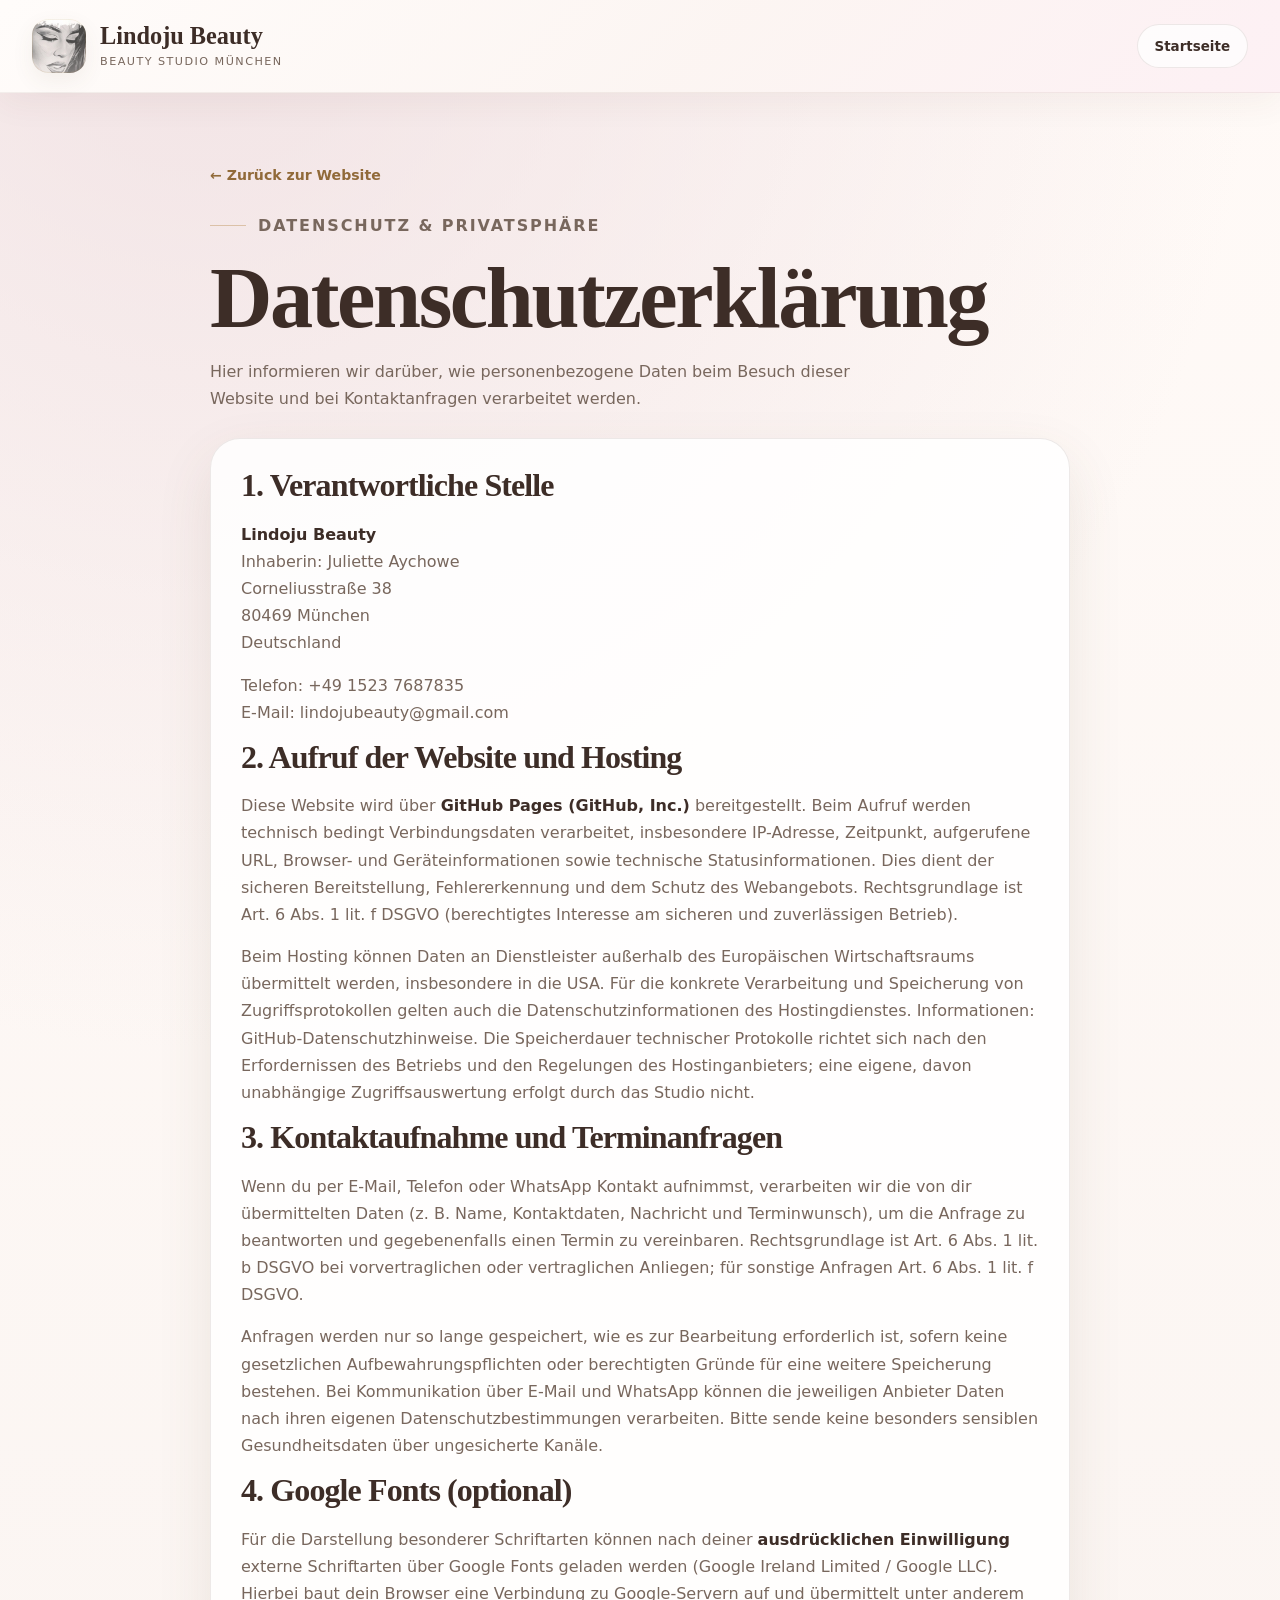
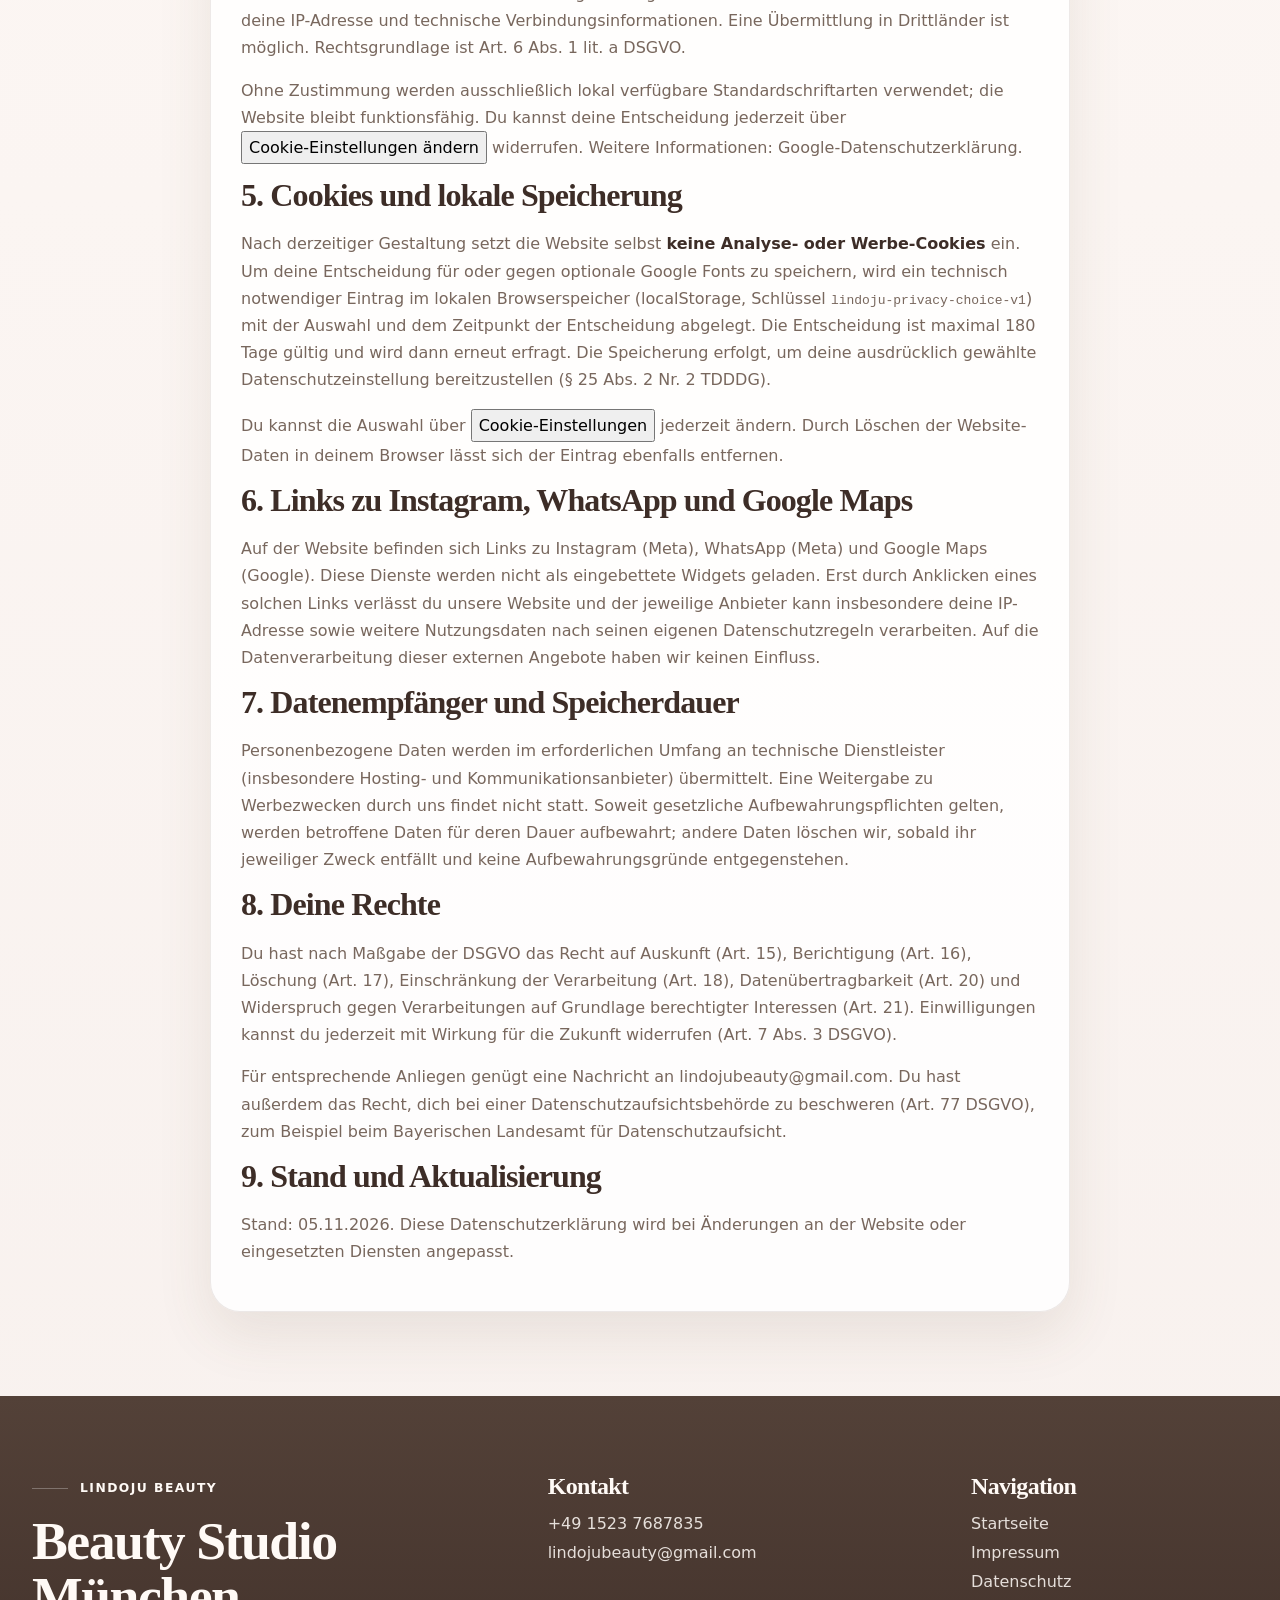
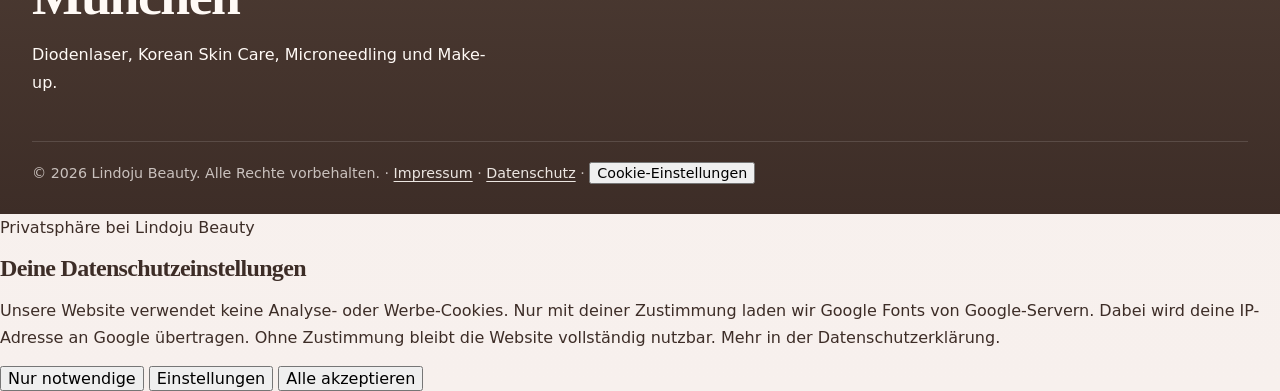
==== datenschutz.html @ ff9ee61c "Privacy: publish German privacy notice with cookie preferences" ====
<!DOCTYPE html>
<html lang="de">
<head>
  <meta charset="UTF-8">
  <meta name="viewport" content="width=device-width, initial-scale=1.0, viewport-fit=cover">
  <meta name="theme-color" content="#fff8f6">
  <title>Datenschutzerklärung | Lindoju Beauty München</title>
  <meta name="description" content="Informationen zur Verarbeitung personenbezogener Daten, Hosting, Kontakten und Datenschutzeinstellungen bei Lindoju Beauty in München.">
  <meta name="robots" content="index,follow">
  <link rel="canonical" href="https://lindojubeauty.de/datenschutz.html">
  <link rel="icon" type="image/png" href="favicon.png">
  <link rel="stylesheet" href="styles.css?v=21">
</head>
<body>
  <div class="site-shell">
    <header class="site-header">
      <div class="container header-main">
        <a class="brand" href="index.html#top" aria-label="Zur Startseite von Lindoju Beauty">
          <span class="brand-mark" aria-hidden="true"></span>
          <span class="brand-copy"><strong>Lindoju Beauty</strong><small>Beauty Studio München</small></span>
        </a>
        <a class="legal-header-link" href="index.html">Startseite</a>
      </div>
    </header>
    <main class="legal-main">
      <div class="legal-wrap">
        <a class="legal-back" href="index.html">← Zurück zur Website</a>
        <div class="legal-intro">
          <p class="eyebrow">Datenschutz &amp; Privatsphäre</p>
          <h1>Datenschutzerklärung</h1>
          <p>Hier informieren wir darüber, wie personenbezogene Daten beim Besuch dieser Website und bei Kontaktanfragen verarbeitet werden.</p>
        </div>
        <article class="legal-card">
          <h2>1. Verantwortliche Stelle</h2>
          <p><strong>Lindoju Beauty</strong><br>Inhaberin: Juliette Aychowe<br>Corneliusstraße 38<br>80469 München<br>Deutschland</p>
          <p>Telefon: <a href="tel:+4915237687835">+49 1523 7687835</a><br>E-Mail: <a href="mailto:lindojubeauty@gmail.com">lindojubeauty@gmail.com</a></p>

          <h2>2. Aufruf der Website und Hosting</h2>
          <p>Diese Website wird über <strong>GitHub Pages (GitHub, Inc.)</strong> bereitgestellt. Beim Aufruf werden technisch bedingt Verbindungsdaten verarbeitet, insbesondere IP-Adresse, Zeitpunkt, aufgerufene URL, Browser- und Geräteinformationen sowie technische Statusinformationen. Dies dient der sicheren Bereitstellung, Fehlererkennung und dem Schutz des Webangebots. Rechtsgrundlage ist Art. 6 Abs. 1 lit. f DSGVO (berechtigtes Interesse am sicheren und zuverlässigen Betrieb).</p>
          <p>Beim Hosting können Daten an Dienstleister außerhalb des Europäischen Wirtschaftsraums übermittelt werden, insbesondere in die USA. Für die konkrete Verarbeitung und Speicherung von Zugriffsprotokollen gelten auch die Datenschutzinformationen des Hostingdienstes. Informationen: <a href="https://docs.github.com/de/site-policy/privacy-policies/github-general-privacy-statement" target="_blank" rel="noopener noreferrer">GitHub-Datenschutzhinweise</a>. Die Speicherdauer technischer Protokolle richtet sich nach den Erfordernissen des Betriebs und den Regelungen des Hostinganbieters; eine eigene, davon unabhängige Zugriffsauswertung erfolgt durch das Studio nicht.</p>

          <h2>3. Kontaktaufnahme und Terminanfragen</h2>
          <p>Wenn du per E-Mail, Telefon oder WhatsApp Kontakt aufnimmst, verarbeiten wir die von dir übermittelten Daten (z. B. Name, Kontaktdaten, Nachricht und Terminwunsch), um die Anfrage zu beantworten und gegebenenfalls einen Termin zu vereinbaren. Rechtsgrundlage ist Art. 6 Abs. 1 lit. b DSGVO bei vorvertraglichen oder vertraglichen Anliegen; für sonstige Anfragen Art. 6 Abs. 1 lit. f DSGVO.</p>
          <p>Anfragen werden nur so lange gespeichert, wie es zur Bearbeitung erforderlich ist, sofern keine gesetzlichen Aufbewahrungspflichten oder berechtigten Gründe für eine weitere Speicherung bestehen. Bei Kommunikation über E-Mail und WhatsApp können die jeweiligen Anbieter Daten nach ihren eigenen Datenschutzbestimmungen verarbeiten. Bitte sende keine besonders sensiblen Gesundheitsdaten über ungesicherte Kanäle.</p>

          <h2>4. Google Fonts (optional)</h2>
          <p>Für die Darstellung besonderer Schriftarten können nach deiner <strong>ausdrücklichen Einwilligung</strong> externe Schriftarten über Google Fonts geladen werden (Google Ireland Limited / Google LLC). Hierbei baut dein Browser eine Verbindung zu Google-Servern auf und übermittelt unter anderem deine IP-Adresse und technische Verbindungsinformationen. Eine Übermittlung in Drittländer ist möglich. Rechtsgrundlage ist Art. 6 Abs. 1 lit. a DSGVO.</p>
          <p>Ohne Zustimmung werden ausschließlich lokal verfügbare Standardschriftarten verwendet; die Website bleibt funktionsfähig. Du kannst deine Entscheidung jederzeit über <button type="button" class="privacy-settings-link" data-privacy-open>Cookie-Einstellungen ändern</button> widerrufen. Weitere Informationen: <a href="https://policies.google.com/privacy?hl=de" target="_blank" rel="noopener noreferrer">Google-Datenschutzerklärung</a>.</p>

          <h2>5. Cookies und lokale Speicherung</h2>
          <p>Nach derzeitiger Gestaltung setzt die Website selbst <strong>keine Analyse- oder Werbe-Cookies</strong> ein. Um deine Entscheidung für oder gegen optionale Google Fonts zu speichern, wird ein technisch notwendiger Eintrag im lokalen Browserspeicher (localStorage, Schlüssel <code>lindoju-privacy-choice-v1</code>) mit der Auswahl und dem Zeitpunkt der Entscheidung abgelegt. Die Entscheidung ist maximal 180 Tage gültig und wird dann erneut erfragt. Die Speicherung erfolgt, um deine ausdrücklich gewählte Datenschutzeinstellung bereitzustellen (§ 25 Abs. 2 Nr. 2 TDDDG).</p>
          <p>Du kannst die Auswahl über <button type="button" class="privacy-settings-link" data-privacy-open>Cookie-Einstellungen</button> jederzeit ändern. Durch Löschen der Website-Daten in deinem Browser lässt sich der Eintrag ebenfalls entfernen.</p>

          <h2>6. Links zu Instagram, WhatsApp und Google Maps</h2>
          <p>Auf der Website befinden sich Links zu Instagram (Meta), WhatsApp (Meta) und Google Maps (Google). Diese Dienste werden nicht als eingebettete Widgets geladen. Erst durch Anklicken eines solchen Links verlässt du unsere Website und der jeweilige Anbieter kann insbesondere deine IP-Adresse sowie weitere Nutzungsdaten nach seinen eigenen Datenschutzregeln verarbeiten. Auf die Datenverarbeitung dieser externen Angebote haben wir keinen Einfluss.</p>

          <h2>7. Datenempfänger und Speicherdauer</h2>
          <p>Personenbezogene Daten werden im erforderlichen Umfang an technische Dienstleister (insbesondere Hosting- und Kommunikationsanbieter) übermittelt. Eine Weitergabe zu Werbezwecken durch uns findet nicht statt. Soweit gesetzliche Aufbewahrungspflichten gelten, werden betroffene Daten für deren Dauer aufbewahrt; andere Daten löschen wir, sobald ihr jeweiliger Zweck entfällt und keine Aufbewahrungsgründe entgegenstehen.</p>

          <h2>8. Deine Rechte</h2>
          <p>Du hast nach Maßgabe der DSGVO das Recht auf Auskunft (Art. 15), Berichtigung (Art. 16), Löschung (Art. 17), Einschränkung der Verarbeitung (Art. 18), Datenübertragbarkeit (Art. 20) und Widerspruch gegen Verarbeitungen auf Grundlage berechtigter Interessen (Art. 21). Einwilligungen kannst du jederzeit mit Wirkung für die Zukunft widerrufen (Art. 7 Abs. 3 DSGVO).</p>
          <p>Für entsprechende Anliegen genügt eine Nachricht an <a href="mailto:lindojubeauty@gmail.com">lindojubeauty@gmail.com</a>. Du hast außerdem das Recht, dich bei einer Datenschutzaufsichtsbehörde zu beschweren (Art. 77 DSGVO), zum Beispiel beim <a href="https://www.lda.bayern.de/" target="_blank" rel="noopener noreferrer">Bayerischen Landesamt für Datenschutzaufsicht</a>.</p>

          <h2>9. Stand und Aktualisierung</h2>
          <p>Stand: 05.11.2026. Diese Datenschutzerklärung wird bei Änderungen an der Website oder eingesetzten Diensten angepasst.</p>
        </article>
      </div>
    </main>
    <footer class="site-footer">
      <div class="container footer-grid">
        <div><p class="eyebrow">Lindoju Beauty</p><h3>Beauty Studio München</h3><p>Diodenlaser, Korean Skin Care, Microneedling und Make-up.</p></div>
        <div><h4>Kontakt</h4><ul class="footer-list"><li><a href="tel:+4915237687835">+49 1523 7687835</a></li><li><a href="mailto:lindojubeauty@gmail.com">lindojubeauty@gmail.com</a></li></ul></div>
        <div><h4>Navigation</h4><ul class="footer-list"><li><a href="index.html">Startseite</a></li><li><a href="impressum.html">Impressum</a></li><li><a href="datenschutz.html" aria-current="page">Datenschutz</a></li></ul></div>
      </div>
      <div class="container footer-bottom">© 2026 Lindoju Beauty. Alle Rechte vorbehalten. <span aria-hidden="true">·</span> <a href="impressum.html">Impressum</a> <span aria-hidden="true">·</span> <a href="datenschutz.html">Datenschutz</a> <span aria-hidden="true">·</span> <button type="button" class="privacy-settings-link" data-privacy-open>Cookie-Einstellungen</button></div>
    </footer>
  </div>
  <section class="privacy-banner" id="privacy-banner" role="region" aria-labelledby="privacy-title" aria-describedby="privacy-description" hidden>
    <div class="privacy-banner-inner">
      <div class="privacy-banner-copy">
        <p class="privacy-kicker">Privatsphäre bei Lindoju Beauty</p>
        <h2 id="privacy-title">Deine Datenschutzeinstellungen</h2>
        <p id="privacy-description">Unsere Website verwendet keine Analyse- oder Werbe-Cookies. Nur mit deiner Zustimmung laden wir Google Fonts von Google-Servern. Dabei wird deine IP-Adresse an Google übertragen. Ohne Zustimmung bleibt die Website vollständig nutzbar. <a href="datenschutz.html">Mehr in der Datenschutzerklärung</a>.</p>
        <div class="privacy-details" id="privacy-details" hidden>
          <label class="privacy-choice"><input type="checkbox" id="privacy-fonts-optin"><span><strong>Externe Schriftarten (Google Fonts)</strong><small>Optional: Verbindung zu Google zur Darstellung der Web-Schriftarten. Ohne Einwilligung werden lokale Standardschriftarten verwendet.</small></span></label>
          <p class="privacy-essential">Notwendig: Deine Auswahl wird ausschließlich in diesem Browser gespeichert, damit wir dich nicht bei jedem Besuch erneut fragen.</p>
        </div>
      </div>
      <div class="privacy-actions">
        <button type="button" class="privacy-action privacy-action-neutral" data-privacy-reject>Nur notwendige</button>
        <button type="button" class="privacy-action privacy-action-neutral" data-privacy-settings>Einstellungen</button>
        <button type="button" class="privacy-action privacy-action-accept" data-privacy-accept>Alle akzeptieren</button>
        <button type="button" class="privacy-action privacy-action-save" data-privacy-save hidden>Auswahl speichern</button>
      </div>
    </div>
  </section>
  <script src="consent.js?v=1"></script>
</body>
</html>
---- styles.css ----
:root {
  --bg:#f7f0ed;
  --bg-soft:#fcf8f5;
  --surface:rgba(255,255,255,.82);
  --line:rgba(78,56,46,.10);
  --text:#3d2d27;
  --muted:#78675d;
  --gold:#b78a4c;
  --gold-deep:#916a39;
  --rose:#eedde0;
  --shadow:0 22px 56px rgba(104,78,58,.11);
  --container:min(1160px,calc(100% - 32px));
}
*{box-sizing:border-box}
html{scroll-behavior:smooth}
body{margin:0;overflow-x:hidden;font-family:"Manrope",system-ui,-apple-system,BlinkMacSystemFont,"Segoe UI",sans-serif;color:var(--text);background:radial-gradient(circle at 16% 0%,rgba(238,221,224,.78),transparent 28%),linear-gradient(180deg,#fffaf7 0%,var(--bg) 100%)}
body.modal-open{overflow:hidden}
a{color:inherit;text-decoration:none}
button{font:inherit}
img{display:block;max-width:100%}
p{margin:0 0 15px;line-height:1.7}
h1,h2,h3,h4{margin:0 0 16px;font-family:"Cormorant Garamond",Georgia,serif;font-weight:700;line-height:1.04;letter-spacing:-.028em}
.site-shell{overflow:clip}.container{width:var(--container);margin:0 auto}.section{padding:68px 0;scroll-margin-top:150px}.eyebrow{display:inline-flex;align-items:center;gap:12px;margin:0 0 15px;color:var(--gold-deep);font-size:.77rem;font-weight:800;letter-spacing:.12em;text-transform:uppercase}.eyebrow:before{content:"";width:36px;height:1px;background:rgba(183,138,76,.42)}

.site-header{position:sticky;top:0;z-index:50;background:rgba(252,248,245,.94);backdrop-filter:blur(18px);border-bottom:1px solid rgba(78,56,46,.06)}
.header-main{min-height:82px;display:flex;align-items:center;justify-content:space-between;gap:20px}
.brand{display:inline-flex;align-items:center;gap:12px;min-width:0}.brand-mark{flex:0 0 46px;width:46px;height:46px;border-radius:14px;background:linear-gradient(145deg,rgba(255,255,255,.28),rgba(238,221,224,.1)),url("logo-art-clean.jpg") center/cover no-repeat;box-shadow:inset 0 0 0 1px rgba(183,138,76,.12),0 8px 22px rgba(104,78,58,.07)}.brand-copy{min-width:0;display:flex;flex-direction:column}.brand-copy strong{font-family:"Cormorant Garamond",Georgia,serif;font-size:1.34rem;line-height:1}.brand-copy small{margin-top:5px;color:var(--muted);font-size:.7rem;letter-spacing:.11em;text-transform:uppercase;white-space:nowrap}
.site-nav{display:flex;align-items:center;gap:21px}.site-nav a{color:var(--muted);font-size:.91rem;font-weight:700}.site-nav a:hover,.site-nav a:focus-visible{color:var(--text)}.nav-cta{padding:12px 17px;border-radius:999px;color:#fff!important;background:linear-gradient(135deg,var(--gold),var(--gold-deep));box-shadow:0 13px 28px rgba(183,138,76,.22)}
.menu-toggle{display:none;border:0;background:transparent;padding:6px}.menu-toggle span{display:block;width:29px;height:2px;margin:6px 0;border-radius:999px;background:var(--text)}
.header-contact-strip{border-top:1px solid rgba(78,56,46,.06);background:rgba(255,255,255,.48)}.header-contact-grid{display:grid;grid-template-columns:1.35fr .65fr}.header-contact{display:flex;align-items:center;gap:11px;min-height:72px;padding:12px 16px;transition:background .2s ease}.header-contact+.header-contact{border-left:1px solid var(--line)}.header-contact:hover,.header-contact:focus-visible{background:rgba(255,255,255,.85)}.header-contact-icon{display:grid;place-items:center;width:32px;height:32px;flex:0 0 32px;border-radius:10px;color:var(--gold-deep);background:linear-gradient(145deg,#f5e3e5,#fff);font-size:.9rem}.header-contact-icon.phone{font-size:1rem}.header-contact>span:last-child{min-width:0;display:flex;flex-direction:column}.header-contact strong{font-size:.88rem}.header-contact small{margin-top:2px;color:var(--muted);font-size:.79rem;line-height:1.35}

.hero{padding:48px 0 34px}.hero-inner{max-width:900px}.hero-copy h1{font-size:clamp(3.1rem,7vw,5.6rem);max-width:11ch}.hero-text{max-width:700px;color:var(--muted);font-size:1.03rem}.hero-actions{display:flex;flex-wrap:wrap;gap:12px;margin:24px 0 28px}.button{display:inline-flex;align-items:center;justify-content:center;min-height:54px;padding:0 23px;border-radius:999px;font-weight:800;transition:transform .2s ease,box-shadow .2s ease}.button:hover,.button:focus-visible{transform:translateY(-2px)}.button-primary{color:#fff;background:linear-gradient(135deg,var(--gold),var(--gold-deep));box-shadow:0 15px 32px rgba(183,138,76,.24)}.button-secondary{background:rgba(255,255,255,.84);border:1px solid var(--line)}
.trust-grid{display:grid;grid-template-columns:repeat(3,minmax(0,1fr));gap:12px;max-width:760px}.trust-card{min-height:126px;text-align:left;padding:17px;border:1px solid var(--line);border-radius:22px;background:rgba(255,255,255,.78);box-shadow:var(--shadow);cursor:pointer;transition:transform .2s ease,border-color .2s ease}.trust-card:hover,.trust-card:focus-visible{transform:translateY(-2px);border-color:rgba(183,138,76,.28)}.trust-button{width:100%;color:inherit}.trust-card strong{display:block;font-size:1.22rem;margin-bottom:5px}.trust-card span{display:block;color:var(--muted);font-size:.86rem}.trust-card small{display:block;margin-top:8px;color:var(--gold-deep);font-size:.74rem;font-weight:800}
.quick-contact-grid{display:grid;grid-template-columns:1.35fr .65fr;gap:12px;max-width:900px;margin-top:14px}.quick-contact-card{display:flex;align-items:center;gap:15px;min-height:106px;padding:18px 20px;border-radius:24px;border:1px solid var(--line);background:rgba(255,255,255,.82);box-shadow:var(--shadow);transition:transform .2s ease,border-color .2s ease}.quick-contact-card:hover,.quick-contact-card:focus-visible{transform:translateY(-2px);border-color:rgba(183,138,76,.28)}.quick-icon{display:grid;place-items:center;width:42px;height:42px;flex:0 0 42px;border-radius:13px;background:linear-gradient(145deg,#f4e2e4,#fff);color:var(--gold-deep);font-size:1.05rem}.quick-copy{display:flex;flex-direction:column;min-width:0}.quick-copy small{color:var(--gold-deep);font-size:.75rem;font-weight:800;letter-spacing:.08em;text-transform:uppercase}.quick-copy strong{margin-top:3px;font-size:.96rem;line-height:1.4}.quick-copy em{margin-top:5px;color:var(--gold-deep);font-size:.76rem;font-style:normal;font-weight:800}

.section-head{max-width:760px;margin-bottom:24px}.section-head h2,.studio-copy h2,.founder-copy h2,.treatment-copy h2,.cta-card h2,.site-footer h3{font-size:clamp(2.3rem,4.7vw,3.9rem)}.section-head p:last-child,.studio-copy p,.founder-copy p,.treatment-copy p,.cta-card p{color:var(--muted)}
.studio-section{padding-top:42px}.studio-grid,.founder-grid,.treatment-grid{display:grid;grid-template-columns:minmax(0,1.05fr) minmax(0,.95fr);gap:34px;align-items:center}.studio-gallery,.treatment-gallery{display:grid;grid-template-columns:1fr 1fr;gap:13px}.studio-gallery figure,.treatment-gallery figure,.founder-card{margin:0;overflow:hidden;border-radius:27px;background:#fff;box-shadow:var(--shadow)}.studio-gallery figure,.treatment-gallery figure,.founder-card{aspect-ratio:3/4}.studio-gallery img,.treatment-gallery img,.founder-card img{display:block;width:100%;height:100%;object-fit:cover;object-position:center}.mini-points{display:flex;flex-wrap:wrap;gap:9px;margin-top:20px}.mini-points span{padding:9px 12px;border-radius:999px;background:rgba(255,255,255,.76);border:1px solid var(--line);color:var(--muted);font-size:.79rem;font-weight:700}

.services{padding-top:62px}.service-grid{display:grid;grid-template-columns:repeat(2,minmax(0,1fr));gap:16px}.service-card{position:relative;padding:26px;border-radius:26px;border:1px solid var(--line);background:rgba(255,255,255,.8);box-shadow:var(--shadow);cursor:pointer;outline:none;transition:transform .22s ease,box-shadow .22s ease,border-color .22s ease}.service-card:hover,.service-card:focus-visible{transform:translateY(-3px);border-color:rgba(183,138,76,.3);box-shadow:0 28px 66px rgba(104,78,58,.15)}.service-index{display:inline-flex;align-items:center;justify-content:center;width:43px;height:43px;margin-bottom:20px;border-radius:999px;background:linear-gradient(135deg,#f1dfe0,#f9f0e9);color:var(--gold-deep);font-weight:800}.service-badge{position:absolute;top:26px;right:26px;padding:8px 11px;border-radius:999px;background:#f6ece5;color:var(--gold-deep);font-size:.76rem;font-weight:800}.service-card h3{font-size:2.15rem}.service-card p,.service-card li{color:var(--muted)}.service-card ul{margin:16px 0 0;padding-left:19px}.service-card li+li{margin-top:7px}.service-link{display:inline-block;margin-top:18px;color:var(--gold-deep);font-size:.8rem;font-weight:800}

.treatment-section{padding-top:58px;padding-bottom:58px}.treatment-grid{grid-template-columns:minmax(0,.88fr) minmax(0,1.12fr)}.text-link{padding:0;border:0;background:none;color:var(--gold-deep);font-weight:800;cursor:pointer}.founder-section{padding-top:58px;padding-bottom:58px}.founder-grid{grid-template-columns:minmax(0,.78fr) minmax(0,1.22fr)}.founder-card{max-width:500px;aspect-ratio:3/4}.founder-note{margin-top:18px;padding:16px 18px;border-radius:18px;background:rgba(255,255,255,.74);border:1px solid var(--line);box-shadow:var(--shadow)}.founder-note strong{display:block;margin-bottom:3px}.founder-note span{color:var(--muted)}

.price-section{padding-top:62px;scroll-margin-top:150px}.price-tabs{display:flex;flex-wrap:wrap;gap:10px;margin-bottom:17px}.tab-button{min-height:46px;padding:0 17px;border:1px solid var(--line);border-radius:999px;background:rgba(255,255,255,.7);color:var(--text);font-weight:800;cursor:pointer}.tab-button.active{color:#fff;background:linear-gradient(135deg,var(--gold),var(--gold-deep));border-color:transparent;box-shadow:0 11px 24px rgba(183,138,76,.19)}.price-panels{padding:25px;border-radius:29px;background:rgba(255,255,255,.82);border:1px solid var(--line);box-shadow:var(--shadow)}.price-panel{display:none}.price-panel.active{display:block}.price-highlight{display:flex;align-items:center;justify-content:space-between;gap:16px;margin-bottom:18px;padding:15px 18px;border-radius:18px;background:linear-gradient(135deg,#f3e2e3,#fff8f1)}.price-highlight span{color:var(--muted)}.price-highlight strong{font-size:1.35rem}.price-columns{display:grid;grid-template-columns:1fr 1fr;gap:24px}.price-columns.single-column{grid-template-columns:1fr}.price-list{list-style:none;padding:0;margin:0}.price-list li{display:flex;justify-content:space-between;gap:18px;padding:13px 0;border-bottom:1px solid rgba(78,56,46,.08)}.price-list span{color:var(--muted)}.price-list small{display:block;margin-top:3px;font-size:.8rem}.price-list strong{white-space:nowrap}

.cta-section{padding-top:58px}.cta-card{display:flex;align-items:center;justify-content:space-between;gap:26px;padding:31px;border-radius:30px;background:linear-gradient(135deg,rgba(255,255,255,.93),rgba(238,221,224,.72));border:1px solid var(--line);box-shadow:var(--shadow)}.cta-actions{display:flex;flex-wrap:wrap;gap:11px}.site-footer{padding:68px 0 26px;color:#fffaf6;background:linear-gradient(180deg,#534138,#3d2d27)}.site-footer .eyebrow,.site-footer a,.site-footer p,.site-footer h3,.site-footer h4{color:#fffaf6}.site-footer .eyebrow:before{background:rgba(255,255,255,.28)}.footer-grid{display:grid;grid-template-columns:1.1fr 1fr .8fr;gap:26px}.footer-grid h4{font-size:1.5rem}.footer-list{list-style:none;padding:0;margin:0}.footer-list li+li{margin-top:10px}.footer-list a{opacity:.86}.footer-list a:hover{opacity:1}.footer-bottom{margin-top:26px;padding-top:20px;border-top:1px solid rgba(255,255,255,.13);color:rgba(255,250,246,.72);font-size:.89rem}


.footer-instagram-item{margin-top:14px!important}.footer-instagram-link{display:inline-flex!important;align-items:center;gap:11px;min-height:58px;padding:10px 14px;border-radius:16px;background:rgba(255,255,255,.10);border:1px solid rgba(255,255,255,.14);opacity:1!important;transition:transform .2s ease,background .2s ease}.footer-instagram-link:hover,.footer-instagram-link:focus-visible{transform:translateY(-2px);background:rgba(255,255,255,.15)}.instagram-icon{display:grid;place-items:center;width:34px;height:34px;flex:0 0 34px;border-radius:11px;background:rgba(255,255,255,.12);font-size:1.3rem}.footer-instagram-link span:last-child{display:flex;flex-direction:column;gap:2px}.footer-instagram-link strong{font-size:.92rem}.footer-instagram-link small{font-size:.72rem;color:rgba(255,250,246,.78)}

.modal{position:fixed;inset:0;z-index:100;display:none;place-items:center;padding:20px}.modal.open{display:grid}.modal-backdrop{position:absolute;inset:0;background:rgba(34,24,21,.46);backdrop-filter:blur(5px)}.modal-card{position:relative;z-index:1;width:min(560px,100%);padding:30px;border-radius:28px;background:#fffaf7;box-shadow:0 32px 90px rgba(40,28,23,.28)}.modal-card h2{font-size:2.4rem}.modal-card p{color:var(--muted)}.modal-note{font-size:.86rem}.modal-close{position:absolute;top:14px;right:16px;width:40px;height:40px;border:0;border-radius:999px;background:#f3e8e4;color:var(--text);font-size:1.5rem;cursor:pointer}
.reveal{opacity:0;transform:translateY(16px);transition:opacity .55s ease,transform .55s ease}.reveal.visible{opacity:1;transform:none}.delay-1{transition-delay:.06s}.delay-2{transition-delay:.12s}.delay-3{transition-delay:.18s}

@media(max-width:980px){.site-nav{position:absolute;top:calc(100% + 8px);left:16px;right:16px;display:none;flex-direction:column;align-items:stretch;gap:5px;padding:15px;border-radius:21px;background:rgba(255,255,255,.98);box-shadow:var(--shadow);border:1px solid var(--line)}.site-nav.open{display:flex}.site-nav a{padding:10px 12px}.nav-cta{text-align:center}.menu-toggle{display:block}.studio-grid,.founder-grid,.treatment-grid,.footer-grid{grid-template-columns:1fr}.studio-gallery{order:0}.studio-copy{order:1}.founder-media{order:0}.founder-copy{order:1}}
@media(max-width:720px){:root{--container:min(100% - 24px,1160px)}.section{padding:44px 0}.header-main{min-height:76px;gap:10px}.brand{gap:10px;max-width:calc(100% - 48px)}.brand-mark{flex-basis:41px;width:41px;height:41px;border-radius:12px}.brand-copy strong{font-size:1.12rem}.brand-copy small{font-size:.59rem;letter-spacing:.09em}.header-contact-grid{grid-template-columns:1.28fr .72fr}.header-contact{min-height:68px;padding:10px 9px;gap:7px}.header-contact-icon{width:27px;height:27px;flex-basis:27px;border-radius:8px;font-size:.8rem}.header-contact strong{font-size:.8rem}.header-contact small{font-size:.7rem}.hero{padding:34px 0 28px}.hero-copy h1{font-size:clamp(2.85rem,13.5vw,4.1rem);max-width:none}.hero-text{font-size:.96rem}.hero-actions{margin:21px 0 24px}.button{width:100%}.trust-grid{grid-template-columns:repeat(3,minmax(0,1fr));gap:8px}.trust-card{min-height:116px;padding:13px 11px;border-radius:19px}.trust-card strong{font-size:1.02rem}.trust-card span{font-size:.72rem;line-height:1.35}.trust-card small{font-size:.64rem;margin-top:7px}.quick-contact-grid{grid-template-columns:1fr;gap:10px;margin-top:11px}.quick-contact-card{min-height:91px;padding:15px 16px;border-radius:21px}.quick-icon{width:36px;height:36px;flex-basis:36px;border-radius:11px}.quick-copy small{font-size:.68rem}.quick-copy strong{font-size:.87rem}.quick-copy em{font-size:.69rem}.studio-section{padding-top:26px}.studio-gallery,.treatment-gallery{grid-template-columns:1fr 1fr;gap:10px}.studio-gallery figure,.treatment-gallery figure{border-radius:21px;aspect-ratio:3/4}.studio-grid,.treatment-grid,.founder-grid{gap:23px}.section-head{margin-bottom:20px}.service-grid{grid-template-columns:1fr;gap:13px}.service-card{padding:22px}.service-index{margin-bottom:17px}.service-card h3{font-size:1.95rem}.service-badge{top:22px;right:22px;font-size:.69rem}.services{padding-top:46px}.treatment-section,.founder-section,.price-section,.cta-section{padding-top:44px;padding-bottom:44px}.founder-card{max-width:none;border-radius:25px}.price-tabs{display:grid;grid-template-columns:1fr 1fr}.tab-button{width:100%;padding:0 10px;font-size:.82rem}.price-panels{padding:19px;border-radius:23px}.price-columns{grid-template-columns:1fr;gap:0}.price-list li{font-size:.9rem}.cta-card{padding:23px;flex-direction:column;align-items:flex-start}.cta-actions{width:100%}.footer-grid{gap:22px}}
@media(max-width:390px){.brand-copy strong{font-size:1.05rem}.brand-copy small{font-size:.55rem}.header-contact-icon{display:none}.header-contact{padding-left:10px}.header-contact small{font-size:.66rem}.trust-card{padding:12px 9px}.trust-card strong{font-size:.96rem}.trust-card span{font-size:.68rem}.trust-card small{font-size:.6rem}.studio-gallery,.treatment-gallery{grid-template-columns:1fr 1fr}.studio-gallery figure,.treatment-gallery figure{aspect-ratio:3/4}}

/* v10: equal studio images + professional mobile drawer navigation */
.mobile-menu-head,
.mobile-menu-kicker,
.mobile-menu-footer,
.nav-backdrop,
.menu-close { display:none; }

@media (max-width: 980px) {
  .menu-toggle {
    position: relative;
    z-index: 74;
    display: block;
    width: 44px;
    height: 44px;
    padding: 7px;
    border-radius: 14px;
    transition: background .2s ease, transform .2s ease;
  }
  .menu-toggle:active { transform: scale(.97); }
  .menu-toggle:hover,
  .menu-toggle:focus-visible { background: rgba(255,255,255,.72); }

  .nav-backdrop {
    display: block;
    position: fixed;
    inset: 0;
    z-index: 68;
    border: 0;
    padding: 0;
    background: rgba(42, 29, 24, .34);
    backdrop-filter: blur(5px);
    -webkit-backdrop-filter: blur(5px);
    opacity: 0;
    visibility: hidden;
    pointer-events: none;
    transition: opacity .28s ease, visibility .28s ease;
  }
  .nav-backdrop.open {
    opacity: 1;
    visibility: visible;
    pointer-events: auto;
  }

  .site-nav {
    display: flex;
    position: fixed;
    z-index: 70;
    top: 0;
    right: 0;
    left: auto;
    width: min(88vw, 390px);
    height: 100dvh;
    min-height: 100vh;
    padding: max(22px, env(safe-area-inset-top)) 22px max(24px, env(safe-area-inset-bottom));
    border: 0;
    border-radius: 30px 0 0 30px;
    background:
      radial-gradient(circle at top right, rgba(239,216,219,.68), transparent 36%),
      linear-gradient(180deg, rgba(255,253,251,.99), rgba(249,242,237,.99));
    box-shadow: -22px 0 60px rgba(70, 49, 38, .20);
    flex-direction: column;
    align-items: stretch;
    gap: 0;
    overflow-y: auto;
    transform: translateX(104%);
    opacity: 1;
    visibility: visible;
    transition: transform .32s cubic-bezier(.22,.75,.18,1);
  }
  .site-nav.open { transform: translateX(0); }

  .mobile-menu-head {
    display: flex;
    align-items: center;
    justify-content: space-between;
    gap: 14px;
    padding-bottom: 20px;
    margin-bottom: 12px;
    border-bottom: 1px solid rgba(82,59,48,.09);
  }
  .mobile-menu-brand {
    display: flex;
    align-items: center;
    gap: 11px;
    min-width: 0;
  }
  .menu-brand-mark {
    width: 43px;
    height: 43px;
    flex: 0 0 43px;
    border-radius: 13px;
  }
  .mobile-menu-brand > span:last-child {
    display: flex;
    flex-direction: column;
    min-width: 0;
  }
  .mobile-menu-brand strong {
    font-family: "Cormorant Garamond", Georgia, serif;
    font-size: 1.15rem;
    line-height: 1.05;
  }
  .mobile-menu-brand small {
    margin-top: 3px;
    color: var(--muted);
    font-size: .62rem;
    letter-spacing: .09em;
    text-transform: uppercase;
  }
  .menu-close {
    display: grid;
    place-items: center;
    width: 42px;
    height: 42px;
    flex: 0 0 42px;
    border: 1px solid rgba(82,59,48,.09);
    border-radius: 14px;
    background: rgba(255,255,255,.72);
    color: var(--text);
    font: 400 1.75rem/1 system-ui, sans-serif;
    cursor: pointer;
  }
  .mobile-menu-kicker {
    display: block;
    margin: 4px 8px 9px;
    color: var(--gold-deep);
    font-size: .68rem;
    font-weight: 800;
    letter-spacing: .13em;
    text-transform: uppercase;
  }
  .site-nav > a {
    position: relative;
    display: flex;
    align-items: center;
    justify-content: space-between;
    min-height: 54px;
    padding: 0 8px;
    border-bottom: 1px solid rgba(82,59,48,.08);
    color: var(--text);
    font-family: "Cormorant Garamond", Georgia, serif;
    font-size: 1.55rem;
    font-weight: 700;
    letter-spacing: -.015em;
  }
  .site-nav > a:not(.nav-cta)::after {
    content: "→";
    color: rgba(143,104,58,.72);
    font-family: Manrope, system-ui, sans-serif;
    font-size: 1rem;
    font-weight: 500;
  }
  .site-nav > a.nav-instagram {
    margin-top: 6px;
    color: var(--gold-deep);
  }
  .site-nav > a.nav-instagram::after { content: none; }
  .site-nav > a.nav-instagram span {
    font-family: Manrope, system-ui, sans-serif;
    font-size: 1rem;
  }
  .site-nav > a.nav-cta {
    justify-content: center;
    min-height: 58px;
    margin-top: 18px;
    padding: 0 18px;
    border: 0;
    border-radius: 999px;
    color: #fff !important;
    font-family: Manrope, system-ui, sans-serif;
    font-size: .95rem;
    letter-spacing: 0;
  }
  .mobile-menu-footer {
    display: flex;
    flex-direction: column;
    gap: 5px;
    margin-top: auto;
    padding: 24px 8px 2px;
    color: var(--muted);
    font-size: .78rem;
    line-height: 1.45;
  }
  .mobile-menu-footer a {
    color: var(--gold-deep);
    font-weight: 800;
  }
  body.menu-open { overflow: hidden; touch-action: none; }

  /* studio photos: always equal-sized side by side */
  .studio-gallery {
    display: grid !important;
    grid-template-columns: repeat(2, minmax(0, 1fr)) !important;
    gap: 12px !important;
    align-items: stretch !important;
  }
  .studio-gallery figure {
    width: 100% !important;
    height: 100% !important;
    min-height: 0 !important;
    aspect-ratio: 4 / 5 !important;
    margin: 0 !important;
    border-radius: 23px !important;
  }
  .studio-gallery figure img {
    width: 100% !important;
    height: 100% !important;
    object-fit: cover !important;
  }
}

@media (max-width: 480px) {
  .site-nav {
    width: min(91vw, 370px);
    border-radius: 26px 0 0 26px;
    padding-left: 18px;
    padding-right: 18px;
  }
  .site-nav > a { font-size: 1.42rem; min-height: 51px; }
  .studio-gallery { gap: 10px !important; }
  .studio-gallery figure {
    aspect-ratio: 1 / 1.18 !important;
    border-radius: 20px !important;
  }
}

/* WhatsApp contact additions */
.nav-whatsapp{color:var(--gold-deep)!important;font-weight:800!important}
.button-whatsapp{background:#ffffff;border:1px solid rgba(37,211,102,.38);color:#2f6d45;box-shadow:0 12px 26px rgba(37,211,102,.10)}
.button-whatsapp:hover,.button-whatsapp:focus-visible{box-shadow:0 15px 30px rgba(37,211,102,.16)}
.quick-contact-phone{cursor:default}
.quick-actions{display:flex;flex-wrap:wrap;gap:12px;margin-top:6px}
.quick-actions a{color:var(--gold-deep);font-size:.76rem;font-weight:800}
.quick-actions a.quick-whatsapp{color:#2f6d45}
.footer-whatsapp-link{display:inline-flex;align-items:center;gap:8px;font-weight:700!important;opacity:1!important}
@media(max-width:720px){
  .hero-actions .button-whatsapp{width:100%}
  .quick-actions{gap:14px}
  .quick-actions a{font-size:.72rem}
}

/* Version 12 refinements: owner spacing + real social-logo controls */
.social-logo{
  display:inline-grid;
  place-items:center;
  width:24px;
  height:24px;
  flex:0 0 24px;
}
.social-logo svg{width:100%;height:100%;display:block;overflow:visible}
.social-logo-instagram svg rect,
.social-logo-instagram svg circle{fill:none;stroke:currentColor;stroke-width:1.8}
.social-logo-instagram .social-dot{fill:currentColor;stroke:none}
.social-logo-whatsapp svg path{fill:none;stroke:currentColor;stroke-width:1.7;stroke-linecap:round;stroke-linejoin:round}
.social-logo-whatsapp .wa-phone{stroke-width:1.45}
.button .social-logo{margin-right:9px;width:21px;height:21px;flex-basis:21px}
.button-whatsapp{color:#247a47}
.button-instagram{color:#7c4a64}

/* Owner label now sits above the portrait; old slogan card is intentionally removed. */
.founder-section{padding-top:42px!important;padding-bottom:36px!important}
.founder-eyebrow{margin-bottom:18px!important}
.founder-grid{align-items:center}
.founder-copy{padding-top:0}
.price-section{padding-top:38px!important}

/* Footer social cards: entire logo/card is clickable. */
.footer-social-item{margin-top:12px!important}
.footer-social-link{
  display:flex!important;
  align-items:center;
  gap:12px;
  width:min(100%,340px);
  min-height:64px;
  padding:11px 14px;
  border-radius:17px;
  background:rgba(255,255,255,.10);
  border:1px solid rgba(255,255,255,.14);
  opacity:1!important;
  transition:transform .2s ease,background .2s ease,border-color .2s ease;
}
.footer-social-link:hover,.footer-social-link:focus-visible{
  transform:translateY(-2px);
  background:rgba(255,255,255,.15);
  border-color:rgba(255,255,255,.22);
}
.footer-social-link>.social-logo{
  width:38px;
  height:38px;
  flex:0 0 38px;
  padding:7px;
  border-radius:12px;
  background:rgba(255,255,255,.11);
}
.footer-social-link>span:last-child{display:flex;flex-direction:column;gap:2px}
.footer-social-link strong{font-size:.94rem;color:#fffaf6}
.footer-social-link small{font-size:.72rem;color:rgba(255,250,246,.78)}
.footer-instagram-link .social-logo{color:#fffaf6}
.footer-whatsapp-link .social-logo{color:#d5f5df}

/* Mobile side menu social rows */
@media(max-width:980px){
  .site-nav>a.social-link{justify-content:flex-start;gap:11px}
  .site-nav>a.social-link .social-arrow{margin-left:auto}
  .site-nav>a.social-link:not(.nav-cta)::after{content:none}
}

/* Compact owner-to-prices rhythm on phones. */
@media(max-width:720px){
  .founder-section{padding-top:32px!important;padding-bottom:24px!important}
  .founder-eyebrow{margin-bottom:14px!important}
  .founder-grid{gap:18px!important}
  .founder-copy h2{margin-bottom:12px}
  .founder-copy p{margin-bottom:0}
  .price-section{padding-top:28px!important}
}

/* Version 13 refinements */
.header-contact-strip{display:none!important}
.site-header{border-bottom:1px solid rgba(78,56,46,.07)}
.hero{padding-top:42px}
.hero-actions{display:grid;grid-template-columns:1fr;gap:12px;max-width:100%}
.hero-actions .button{width:100%;min-height:56px}
.hero-actions .button-whatsapp{
  background:rgba(255,255,255,.88);
  border:1px solid rgba(78,56,46,.10);
  color:var(--text)!important;
  box-shadow:var(--shadow);
}
.hero-actions .button-whatsapp:hover,.hero-actions .button-whatsapp:focus-visible{box-shadow:0 16px 34px rgba(106,75,54,.16)}

.quick-contact-phone{cursor:pointer}

@media(max-width:980px){
  .site-nav>a.nav-social-link{
    display:flex;
    align-items:center;
    justify-content:space-between;
    gap:12px;
    min-height:74px;
    padding:0 18px;
    border-top:1px solid rgba(78,56,46,.08);
    color:var(--gold-deep)!important;
    font-family:"Manrope",system-ui,sans-serif;
    font-size:1rem;
    font-weight:800;
    letter-spacing:0;
  }
  .site-nav>a.nav-social-link::after{content:none!important}
  .site-nav>a.nav-social-link .social-arrow{font-size:1.35rem;margin-left:auto}
}

.footer-social-compact{
  display:flex;
  flex-wrap:wrap;
  gap:10px;
  justify-content:flex-start;
  margin-top:24px;
}
.footer-social-pill{
  display:inline-flex;
  align-items:center;
  gap:9px;
  min-height:42px;
  padding:8px 14px;
  border-radius:999px;
  border:1px solid rgba(255,255,255,.16);
  background:rgba(255,255,255,.08);
  color:#fffaf6!important;
  font-size:.82rem;
  font-weight:700;
  opacity:1!important;
  transition:transform .2s ease,background .2s ease,border-color .2s ease;
}
.footer-social-pill:hover,.footer-social-pill:focus-visible{
  transform:translateY(-1px);
  background:rgba(255,255,255,.13);
  border-color:rgba(255,255,255,.24);
}
.compact-social-icon{
  width:20px;
  height:20px;
  display:inline-flex;
  align-items:center;
  justify-content:center;
  flex:0 0 20px;
}
.compact-social-icon svg{width:20px;height:20px;display:block;overflow:visible}
.instagram-icon svg *{fill:none;stroke:currentColor;stroke-width:1.7;vector-effect:non-scaling-stroke}
.instagram-icon svg circle:last-child{fill:currentColor;stroke:none}
.whatsapp-icon svg path:first-child{fill:none;stroke:currentColor;stroke-width:1.7;stroke-linejoin:round;vector-effect:non-scaling-stroke}
.whatsapp-icon .whatsapp-phone{fill:currentColor;stroke:none}

@media(max-width:720px){
  .hero{padding-top:30px}
  .footer-social-compact{justify-content:center;margin-top:20px}
  .footer-social-pill{font-size:.78rem;min-height:40px;padding:7px 13px}
}

/* Version 14: warmer premium header, clean mobile close state, official-color social marks */
.site-header{
  background:linear-gradient(135deg,rgba(255,252,250,.98) 0%,rgba(252,245,242,.98) 55%,rgba(253,240,244,.98) 100%)!important;
  border-bottom:1px solid rgba(90,63,50,.075)!important;
  box-shadow:0 8px 28px rgba(102,72,56,.055);
}
.header-main{min-height:82px}

.brand-social-icon{
  display:inline-flex;
  align-items:center;
  justify-content:center;
  width:26px;
  height:26px;
  flex:0 0 26px;
  border-radius:7px;
  overflow:hidden;
  line-height:0;
}
.brand-social-icon svg{display:block;width:100%;height:100%}
.brand-social-whatsapp{border-radius:50%}

@media(max-width:980px){
  body.menu-open .menu-toggle{
    opacity:0!important;
    visibility:hidden!important;
    pointer-events:none!important;
    transform:scale(.92);
  }
  .menu-toggle{transition:opacity .16s ease,visibility .16s ease,transform .16s ease,background .2s ease!important}
  .menu-close{
    position:relative;
    z-index:2;
    font-size:0!important;
  }
  .menu-close::before,.menu-close::after{
    content:"";
    position:absolute;
    left:50%;
    top:50%;
    width:20px;
    height:2px;
    border-radius:99px;
    background:var(--text);
  }
  .menu-close::before{transform:translate(-50%,-50%) rotate(45deg)}
  .menu-close::after{transform:translate(-50%,-50%) rotate(-45deg)}
  .site-nav>a.nav-social-link{
    justify-content:flex-start!important;
    gap:12px!important;
    color:var(--text)!important;
  }
  .site-nav>a.nav-social-link>span:last-child{
    font-family:"Cormorant Garamond",Georgia,serif;
    font-size:1.52rem;
    font-weight:700;
    letter-spacing:-.015em;
  }
  .site-nav>a.nav-social-link::after{content:none!important}
  .site-nav>a.nav-social-link .brand-social-icon{width:25px;height:25px;flex-basis:25px}
}

.footer-social-pill .brand-social-icon{width:19px;height:19px;flex-basis:19px;border-radius:6px}
.footer-social-pill .brand-social-whatsapp{border-radius:50%}


/* Version 18 — before/after card: preserve the existing card size, never crop labels */
.treatment-gallery .before-after-card{
  aspect-ratio:3/4!important;
  width:100%!important;
  overflow:hidden!important;
}
.treatment-gallery .before-after-image{
  width:100%!important;
  height:100%!important;
  object-fit:contain!important;
  object-position:center center!important;
  display:block!important;
  background:#f8f2ee;
}


/* Version 19 — polished desktop / PC layout. Mobile and tablet styling remains unchanged. */
@media (min-width: 981px) {
  :root {
    --container: min(1220px, calc(100% - 64px));
  }

  html { scroll-padding-top: 104px; }
  .section,
  .price-section { scroll-margin-top: 104px; }

  .site-header {
    box-shadow: 0 10px 34px rgba(82, 57, 44, .055) !important;
  }
  .header-main {
    min-height: 92px;
    gap: 28px;
  }
  .brand { gap: 14px; }
  .brand-mark {
    width: 54px;
    height: 54px;
    flex-basis: 54px;
    border-radius: 16px;
  }
  .brand-copy strong { font-size: 1.52rem; }
  .brand-copy small {
    margin-top: 6px;
    font-size: .7rem;
    letter-spacing: .13em;
  }

  .site-nav {
    gap: 5px;
    margin-left: auto;
  }
  .site-nav > a:not(.nav-cta):not(.nav-social-link) {
    display: inline-flex;
    align-items: center;
    min-height: 40px;
    padding: 0 10px;
    border-radius: 999px;
    transition: background .2s ease, color .2s ease, transform .2s ease;
  }
  .site-nav > a:not(.nav-cta):not(.nav-social-link):hover,
  .site-nav > a:not(.nav-cta):not(.nav-social-link):focus-visible {
    background: rgba(183, 138, 76, .09);
    transform: translateY(-1px);
  }
  .site-nav > .nav-social-link {
    display: inline-grid;
    place-items: center;
    width: 40px;
    height: 40px;
    padding: 0;
    border-radius: 999px;
    background: rgba(255,255,255,.7);
    border: 1px solid rgba(78,56,46,.08);
    transition: transform .2s ease, box-shadow .2s ease, background .2s ease;
  }
  .site-nav > .nav-social-link:hover,
  .site-nav > .nav-social-link:focus-visible {
    transform: translateY(-2px);
    background: #fff;
    box-shadow: 0 10px 24px rgba(93, 65, 49, .10);
  }
  .site-nav > .nav-social-link > span:last-child { display: none; }
  .site-nav > .nav-social-link .brand-social-icon {
    width: 22px;
    height: 22px;
    flex-basis: 22px;
  }
  .nav-cta {
    display: inline-flex;
    align-items: center;
    justify-content: center;
    min-height: 44px;
    margin-left: 5px;
    padding: 0 18px;
    white-space: nowrap;
  }

  .hero {
    position: relative;
    padding: 78px 0 72px;
  }
  .hero::before {
    content: "";
    position: absolute;
    inset: 0;
    pointer-events: none;
    background:
      radial-gradient(circle at 87% 14%, rgba(238,221,224,.52), transparent 31%),
      radial-gradient(circle at 5% 70%, rgba(255,255,255,.60), transparent 34%);
  }
  .hero-inner {
    position: relative;
    max-width: none;
    display: grid;
    grid-template-columns: minmax(0, 1.06fr) minmax(420px, .94fr);
    grid-template-areas:
      "copy trust"
      "copy contact";
    align-items: center;
    column-gap: 62px;
    row-gap: 15px;
  }
  .hero-copy { grid-area: copy; }
  .trust-grid {
    grid-area: trust;
    max-width: none;
    gap: 12px;
  }
  .quick-contact-grid {
    grid-area: contact;
    max-width: none;
    grid-template-columns: 1fr;
    gap: 10px;
    margin-top: 0;
  }
  .hero-copy .eyebrow { margin-bottom: 20px; }
  .hero-copy h1 {
    max-width: 9.7ch;
    font-size: clamp(4.45rem, 5.4vw, 5.7rem);
    line-height: .97;
    margin-bottom: 24px;
  }
  .hero-text {
    max-width: 660px;
    font-size: 1.06rem;
    line-height: 1.78;
  }
  .hero-actions {
    display: flex;
    flex-wrap: wrap;
    align-items: center;
    gap: 11px;
    max-width: 760px;
    margin: 30px 0 0;
  }
  .hero-actions .button {
    width: auto;
    min-width: 170px;
    min-height: 54px;
    padding: 0 23px;
  }
  .hero-actions .button-primary { min-width: 190px; }
  .trust-card {
    min-height: 132px;
    padding: 19px;
    border-radius: 24px;
  }
  .trust-card strong { font-size: 1.28rem; }
  .quick-contact-card {
    min-height: 88px;
    padding: 15px 18px;
    border-radius: 22px;
  }
  .quick-copy strong { font-size: .94rem; }

  .section { padding: 86px 0; }
  .studio-section { padding-top: 82px; }
  .services { padding-top: 92px; }
  .treatment-section,
  .founder-section { padding-top: 86px; padding-bottom: 86px; }
  .price-section { padding-top: 92px; }

  .section-head {
    max-width: 800px;
    margin-bottom: 34px;
  }
  .section-head h2,
  .studio-copy h2,
  .founder-copy h2,
  .treatment-copy h2,
  .cta-card h2,
  .site-footer h3 {
    font-size: clamp(3rem, 4.2vw, 4.15rem);
  }

  .studio-grid {
    grid-template-columns: minmax(0, 1.02fr) minmax(0, .98fr);
    gap: 72px;
  }
  .studio-gallery { gap: 18px; }
  .studio-gallery figure {
    aspect-ratio: 3 / 4;
    border-radius: 30px;
  }
  .studio-copy { max-width: 540px; }
  .studio-copy p { font-size: 1.02rem; }
  .mini-points { gap: 10px; margin-top: 24px; }
  .mini-points span { padding: 10px 14px; font-size: .82rem; }

  .service-grid { gap: 20px; }
  .service-card {
    min-height: 360px;
    padding: 32px;
    border-radius: 30px;
  }
  .service-card h3 { font-size: 2.35rem; }
  .service-card p { font-size: .98rem; }
  .service-card ul { margin-top: 20px; }
  .service-badge { top: 30px; right: 30px; }

  .treatment-grid {
    grid-template-columns: minmax(0, .82fr) minmax(0, 1.18fr);
    gap: 70px;
  }
  .treatment-copy { max-width: 520px; }
  .treatment-gallery { gap: 18px; }
  .treatment-gallery figure {
    border-radius: 30px;
    aspect-ratio: 3 / 4;
  }
  .treatment-gallery .before-after-image {
    object-fit: contain !important;
    background: #f8f2ee;
  }

  .founder-grid {
    grid-template-columns: minmax(360px, .84fr) minmax(0, 1.16fr);
    gap: 76px;
  }
  .founder-media { display: flex; justify-content: center; }
  .founder-card {
    width: min(100%, 440px);
    max-width: 440px;
    aspect-ratio: 3 / 4;
    border-radius: 32px;
  }
  .founder-copy { max-width: 640px; }
  .founder-copy p { max-width: 610px; font-size: 1.02rem; }

  .price-tabs { gap: 11px; margin-bottom: 20px; }
  .tab-button {
    min-height: 48px;
    padding: 0 20px;
  }
  .price-panels {
    padding: 34px 38px;
    border-radius: 32px;
  }
  .price-highlight {
    padding: 18px 22px;
    margin-bottom: 22px;
    border-radius: 20px;
  }
  .price-list li { padding: 13px 0; }

  .cta-card {
    padding: 38px 42px;
    border-radius: 32px;
    gap: 40px;
  }
  .cta-card > div:first-child { max-width: 760px; }

  .site-footer { padding: 78px 0 30px; }
  .footer-grid {
    grid-template-columns: 1.25fr 1fr .75fr;
    gap: 54px;
  }
  .footer-social-compact {
    justify-content: flex-start;
    margin-top: 30px;
  }
  .footer-bottom { margin-top: 30px; }

  /* Strong keyboard focus for desktop visitors. */
  a:focus-visible,
  button:focus-visible {
    outline: 3px solid rgba(183,138,76,.34);
    outline-offset: 3px;
  }
}

/* Compact desktop / notebook widths: keep the premium composition without crowding. */
@media (min-width: 981px) and (max-width: 1180px) {
  :root { --container: min(1080px, calc(100% - 44px)); }
  .header-main { gap: 16px; }
  .brand-mark { width: 48px; height: 48px; flex-basis: 48px; }
  .brand-copy strong { font-size: 1.34rem; }
  .site-nav { gap: 2px; }
  .site-nav > a:not(.nav-cta):not(.nav-social-link) { padding: 0 7px; font-size: .84rem; }
  .site-nav > .nav-social-link { width: 36px; height: 36px; }
  .nav-cta { padding: 0 14px; font-size: .84rem; }
  .hero-inner {
    grid-template-columns: minmax(0, 1fr) minmax(380px, .86fr);
    column-gap: 38px;
  }
  .hero-copy h1 { font-size: clamp(4rem, 6vw, 4.75rem); }
  .hero-actions .button { min-width: 0; padding: 0 18px; }
  .trust-card { padding: 15px; }
  .studio-grid,
  .treatment-grid,
  .founder-grid { gap: 48px; }
}


/* v19.1 — balanced desktop hero grouping */
.hero-aside { min-width: 0; }
@media (min-width: 981px) {
  .hero-inner {
    grid-template-columns: minmax(0, 1.07fr) minmax(420px, .93fr);
    grid-template-areas: none;
    column-gap: 62px;
    row-gap: 0;
  }
  .hero-copy { grid-area: auto; }
  .hero-aside {
    display: flex;
    flex-direction: column;
    justify-content: center;
    gap: 14px;
    align-self: center;
  }
  .trust-grid,
  .quick-contact-grid {
    grid-area: auto;
    width: 100%;
    max-width: none;
  }
  .hero-copy h1 {
    max-width: none;
    font-size: clamp(4.25rem, 4.9vw, 5.25rem);
  }
}
@media (min-width: 981px) and (max-width: 1180px) {
  .hero-inner {
    grid-template-columns: minmax(0, 1fr) minmax(380px, .84fr);
    column-gap: 38px;
  }
  .hero-copy h1 { font-size: clamp(3.85rem, 5.5vw, 4.6rem); }
}


/* Version 20: legal page / Impressum */
.legal-main{min-height:calc(100vh - 82px);padding:72px 0 84px}
.legal-wrap{width:min(860px,calc(100% - 32px));margin:0 auto}
.legal-back{display:inline-flex;align-items:center;gap:8px;margin-bottom:28px;color:var(--gold-deep);font-weight:800;font-size:.88rem}
.legal-back:hover,.legal-back:focus-visible{color:var(--text)}
.legal-intro{margin-bottom:26px}
.legal-intro h1{font-size:clamp(3rem,7vw,5.4rem);margin-bottom:14px}
.legal-intro p{max-width:680px;color:var(--muted);font-size:1rem}
.legal-card{padding:30px;border:1px solid var(--line);border-radius:30px;background:rgba(255,255,255,.84);box-shadow:var(--shadow)}
.legal-card h2{font-size:2rem;margin-top:0;margin-bottom:18px}
.legal-card h3{font-size:1.35rem;margin-top:28px;margin-bottom:10px}
.legal-card p{color:var(--muted)}
.legal-card strong{color:var(--text)}
.legal-contact{display:grid;grid-template-columns:1fr 1fr;gap:14px;margin:22px 0 6px}
.legal-contact a,.legal-contact div{display:block;padding:16px 18px;border:1px solid var(--line);border-radius:18px;background:rgba(252,248,245,.9)}
.legal-contact small{display:block;margin-bottom:5px;color:var(--gold-deep);font-weight:800;text-transform:uppercase;letter-spacing:.08em}
.legal-note{margin-top:24px;padding-top:20px;border-top:1px solid var(--line);font-size:.88rem}
.footer-bottom a{color:#fffaf6;opacity:.9;text-decoration:underline;text-underline-offset:3px}
.legal-header-link{display:inline-flex;align-items:center;justify-content:center;min-height:44px;padding:0 17px;border-radius:999px;border:1px solid var(--line);background:rgba(255,255,255,.75);color:var(--text);font-weight:800;font-size:.84rem}
@media(max-width:720px){.legal-main{padding:46px 0 60px}.legal-card{padding:22px;border-radius:24px}.legal-contact{grid-template-columns:1fr}.legal-intro h1{font-size:3.3rem}.legal-header-link{min-height:42px;padding:0 14px;font-size:.8rem}}
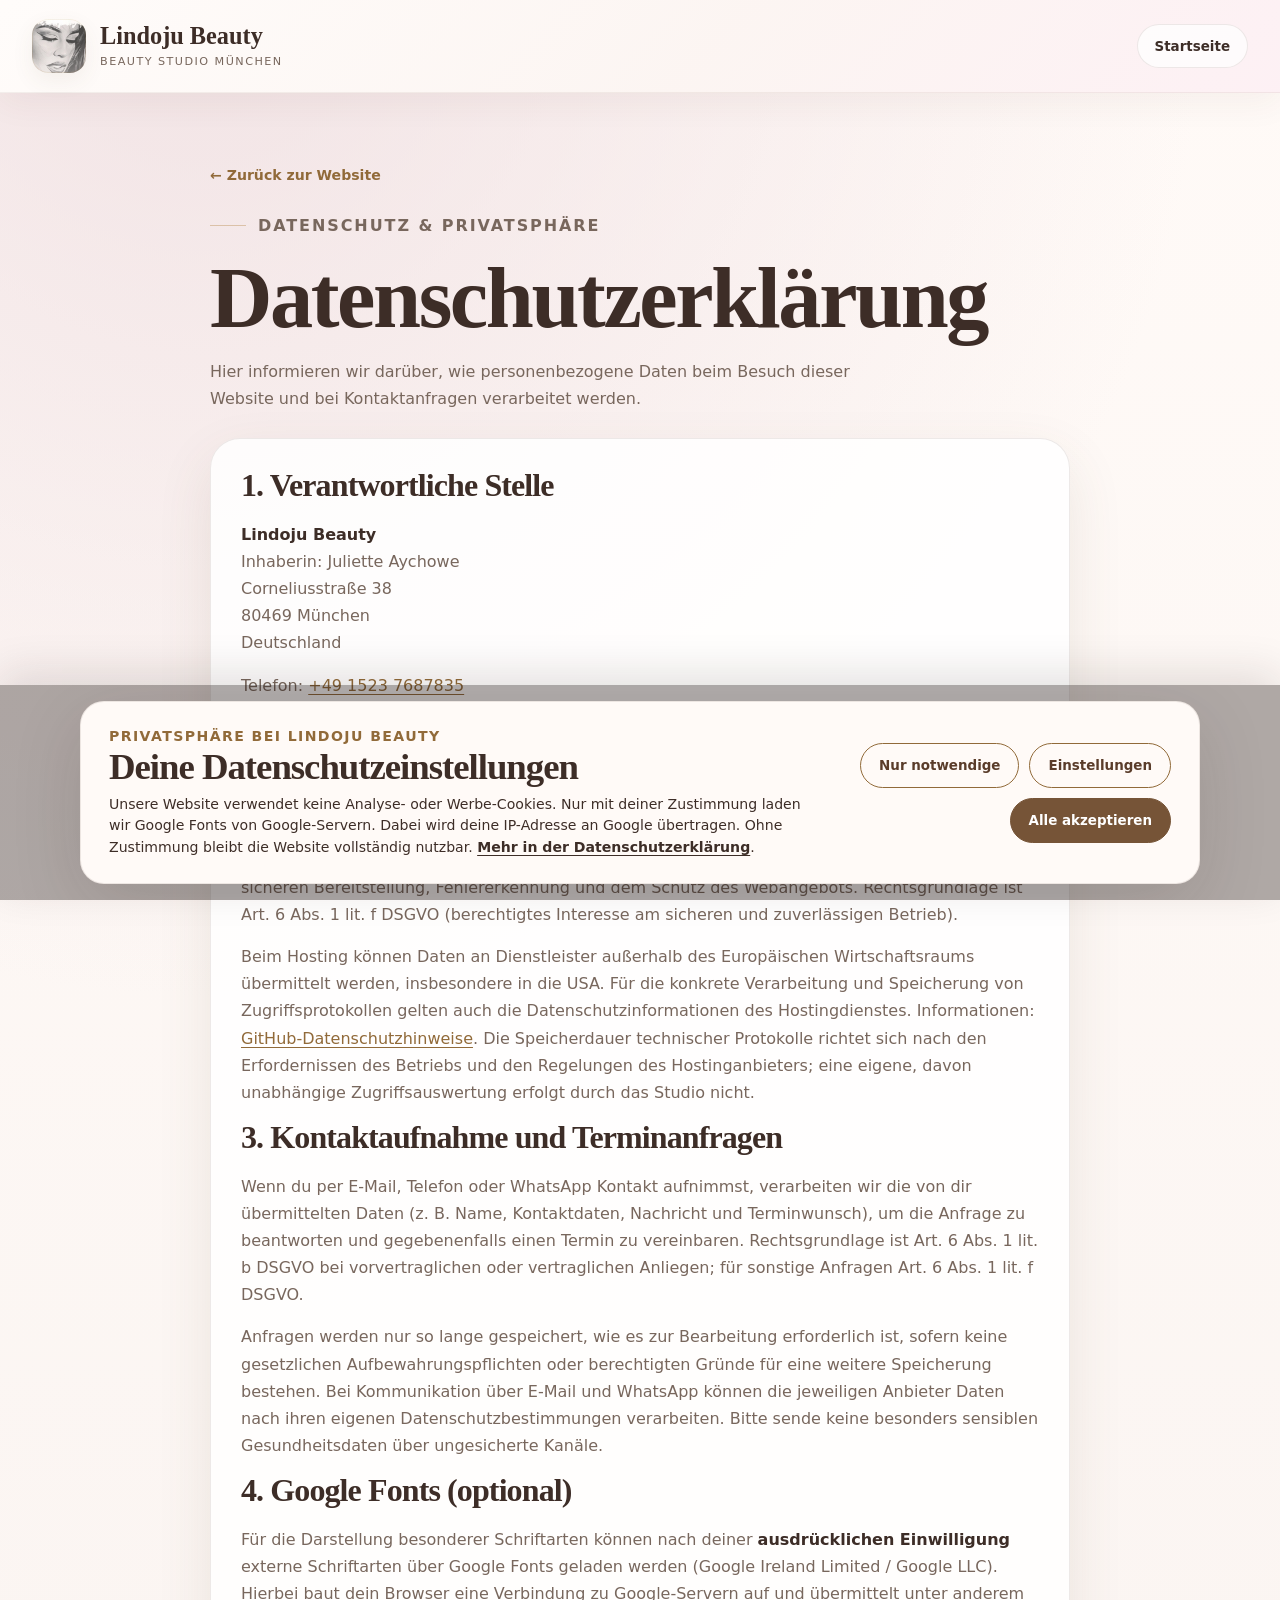
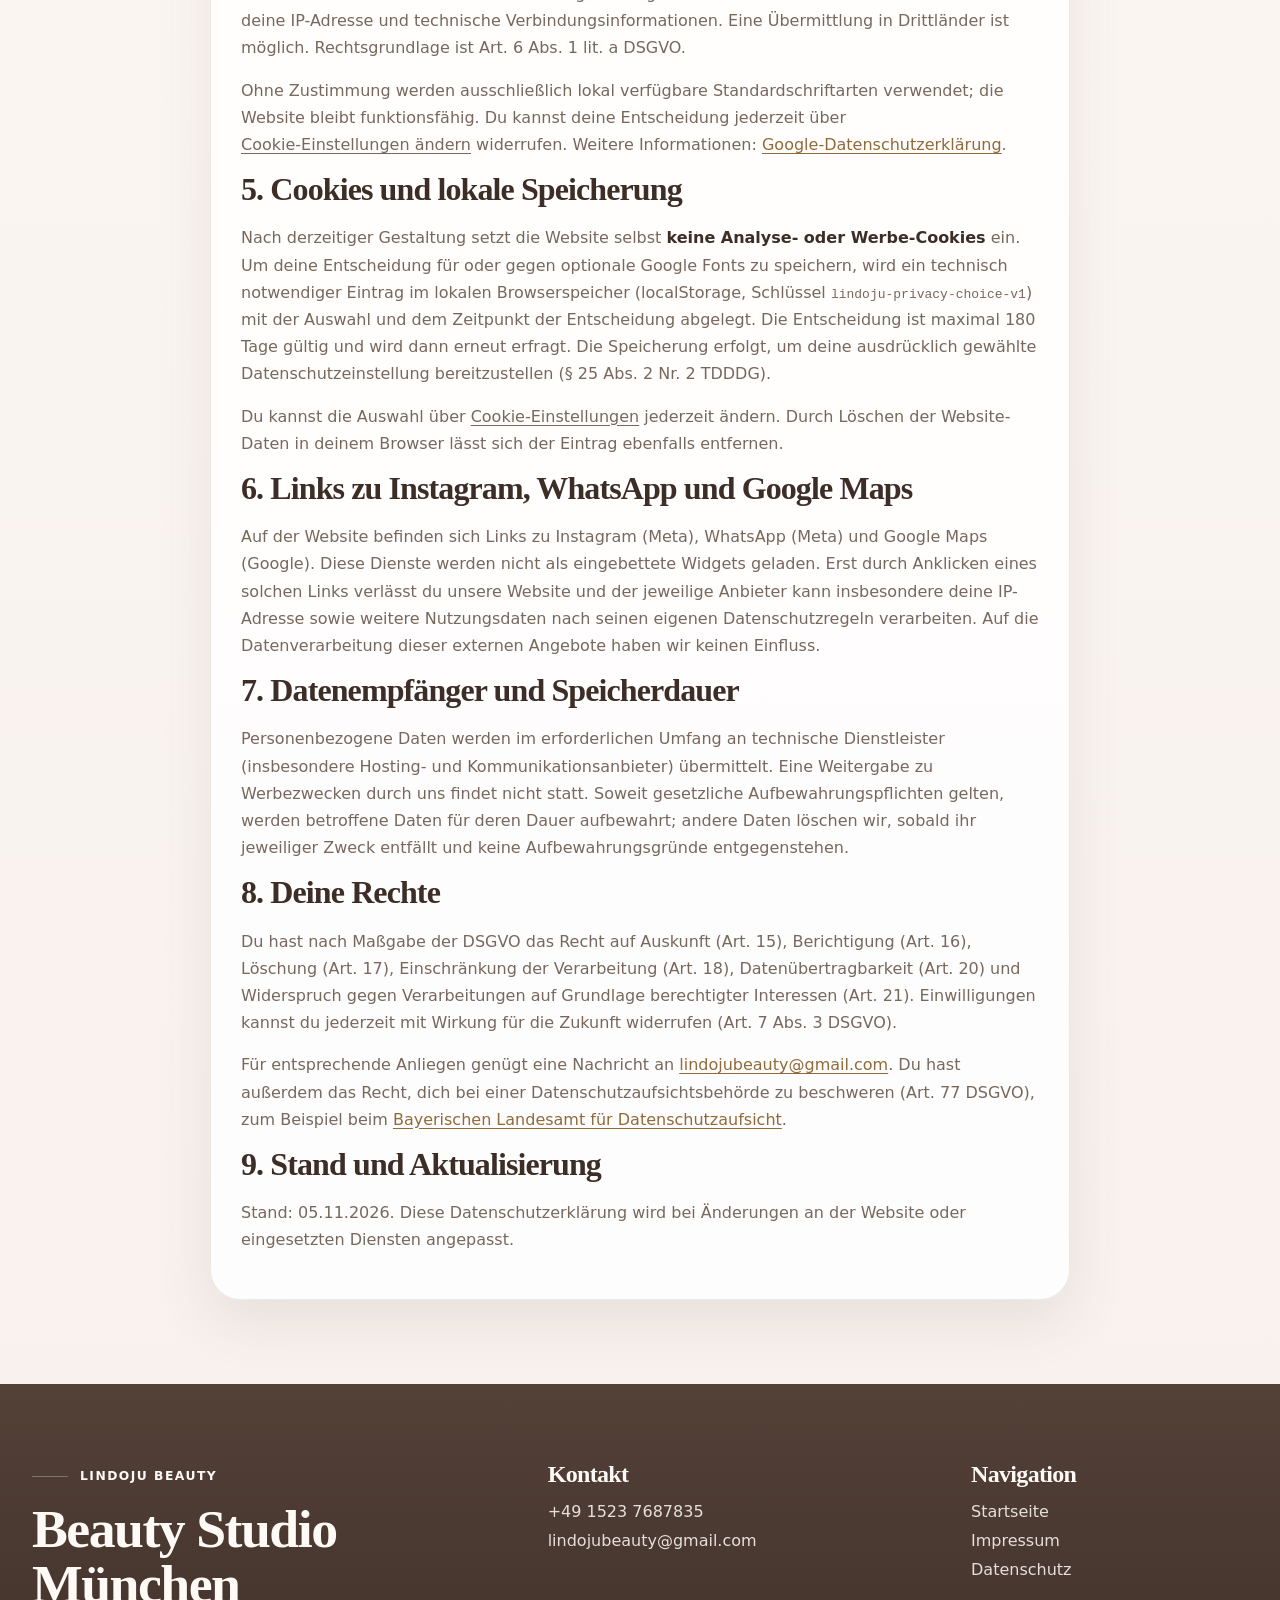
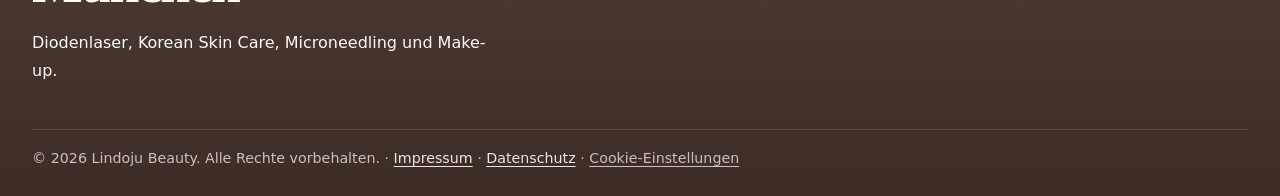
==== commit 15ba44f9: "Fix: make first-visit privacy notice visible and bust script cache" ====
--- a/datenschutz.html
+++ b/datenschutz.html
@@ -75,7 +75,7 @@
       <div class="container footer-bottom">© 2026 Lindoju Beauty. Alle Rechte vorbehalten. <span aria-hidden="true">·</span> <a href="impressum.html">Impressum</a> <span aria-hidden="true">·</span> <a href="datenschutz.html">Datenschutz</a> <span aria-hidden="true">·</span> <button type="button" class="privacy-settings-link" data-privacy-open>Cookie-Einstellungen</button></div>
     </footer>
   </div>
-  <section class="privacy-banner" id="privacy-banner" role="region" aria-labelledby="privacy-title" aria-describedby="privacy-description" hidden>
+  <section class="privacy-banner" id="privacy-banner" role="region" aria-labelledby="privacy-title" aria-describedby="privacy-description">
     <div class="privacy-banner-inner">
       <div class="privacy-banner-copy">
         <p class="privacy-kicker">Privatsphäre bei Lindoju Beauty</p>
@@ -94,6 +94,6 @@
       </div>
     </div>
   </section>
-  <script src="consent.js?v=1"></script>
+  <script src="consent.js?v=2"></script>
 </body>
 </html>
--- a/styles.css
+++ b/styles.css
@@ -890,3 +890,28 @@
 .footer-bottom a{color:#fffaf6;opacity:.9;text-decoration:underline;text-underline-offset:3px}
 .legal-header-link{display:inline-flex;align-items:center;justify-content:center;min-height:44px;padding:0 17px;border-radius:999px;border:1px solid var(--line);background:rgba(255,255,255,.75);color:var(--text);font-weight:800;font-size:.84rem}
 @media(max-width:720px){.legal-main{padding:46px 0 60px}.legal-card{padding:22px;border-radius:24px}.legal-contact{grid-template-columns:1fr}.legal-intro h1{font-size:3.3rem}.legal-header-link{min-height:42px;padding:0 14px;font-size:.8rem}}
+
+/* Datenschutz und zustimmungsbasierte externe Schriftarten (v21) */
+.privacy-banner[hidden], .privacy-details[hidden], .privacy-action[hidden]{display:none!important}
+.privacy-banner{position:fixed;bottom:0;left:0;right:0;z-index:200;padding:16px;max-height:min(85vh,720px);overflow-y:auto;background:rgba(36,28,25,.36);box-shadow:0 -12px 40px rgba(39,25,22,.12)}
+.privacy-banner-inner{width:min(1120px,100%);margin:auto;display:flex;align-items:center;justify-content:space-between;gap:22px;padding:24px 28px;background:#fffaf7;color:var(--text);border:1px solid var(--line);border-radius:24px;box-shadow:0 20px 70px rgba(40,24,18,.14)}
+.privacy-banner-copy{min-width:0;max-width:700px}
+.privacy-kicker{font-size:.72rem;text-transform:uppercase;font-weight:800;letter-spacing:.1em;color:var(--gold-deep);margin:0 0 6px}
+.privacy-banner h2{font-size:clamp(1.75rem,3vw,2.3rem);margin:0 0 7px}
+.privacy-banner p{font-size:.88rem;line-height:1.55;margin:0}
+.privacy-banner p a{text-decoration:underline;text-underline-offset:3px;font-weight:700}
+.privacy-actions{display:flex;flex-wrap:wrap;gap:10px;justify-content:flex-end;min-width:260px;max-width:340px}
+.privacy-action{display:inline-flex;align-items:center;justify-content:center;padding:12px 18px;min-height:45px;border-radius:999px;font:700 .84rem "Manrope",system-ui,sans-serif;cursor:pointer;transition:background .18s ease,border-color .18s ease}
+.privacy-action-neutral{border:1px solid #916a39;background:#fffaf7;color:#5a3c2a}
+.privacy-action-accept,.privacy-action-save{background:#765437;color:white;border:1px solid #765437}
+.privacy-action:hover{filter:brightness(.95)}
+.privacy-action:focus-visible,.privacy-settings-link:focus-visible{outline:3px solid #a5753b;outline-offset:2px}
+.privacy-details{margin-top:14px;padding:15px;background:#f8efea;border:1px solid var(--line);border-radius:16px}
+.privacy-choice{display:flex;align-items:flex-start;gap:10px;cursor:pointer}
+.privacy-choice input{margin-top:4px;width:19px;height:19px;flex:0 0 auto;accent-color:#765437}
+.privacy-choice span{display:block}.privacy-choice strong{display:block;font-size:.9rem}.privacy-choice small{display:block;color:var(--muted);font-size:.8rem;line-height:1.5;margin-top:4px}
+.privacy-essential{margin-top:12px!important;font-size:.78rem!important;color:var(--muted)}
+.privacy-settings-link{border:0;padding:0;background:none;text-decoration:underline;text-underline-offset:3px;color:inherit;cursor:pointer;font-size:inherit;font-family:inherit}
+.legal-card a{color:var(--gold-deep);text-decoration:underline;text-underline-offset:3px}
+.legal-card ul{margin:0 0 16px;padding-left:23px;color:var(--muted);line-height:1.7}
+@media(max-width:760px){.privacy-banner{padding:10px;max-height:85dvh}.privacy-banner-inner{display:block;padding:18px;border-radius:18px}.privacy-actions{max-width:none;min-width:0;justify-content:stretch;margin-top:15px;display:grid;grid-template-columns:1fr 1fr}.privacy-action{padding:11px 12px}.privacy-action-accept{grid-column:1/-1}.privacy-action-save{grid-column:1/-1}.privacy-banner h2{font-size:1.9rem}.privacy-banner p{font-size:.83rem}}
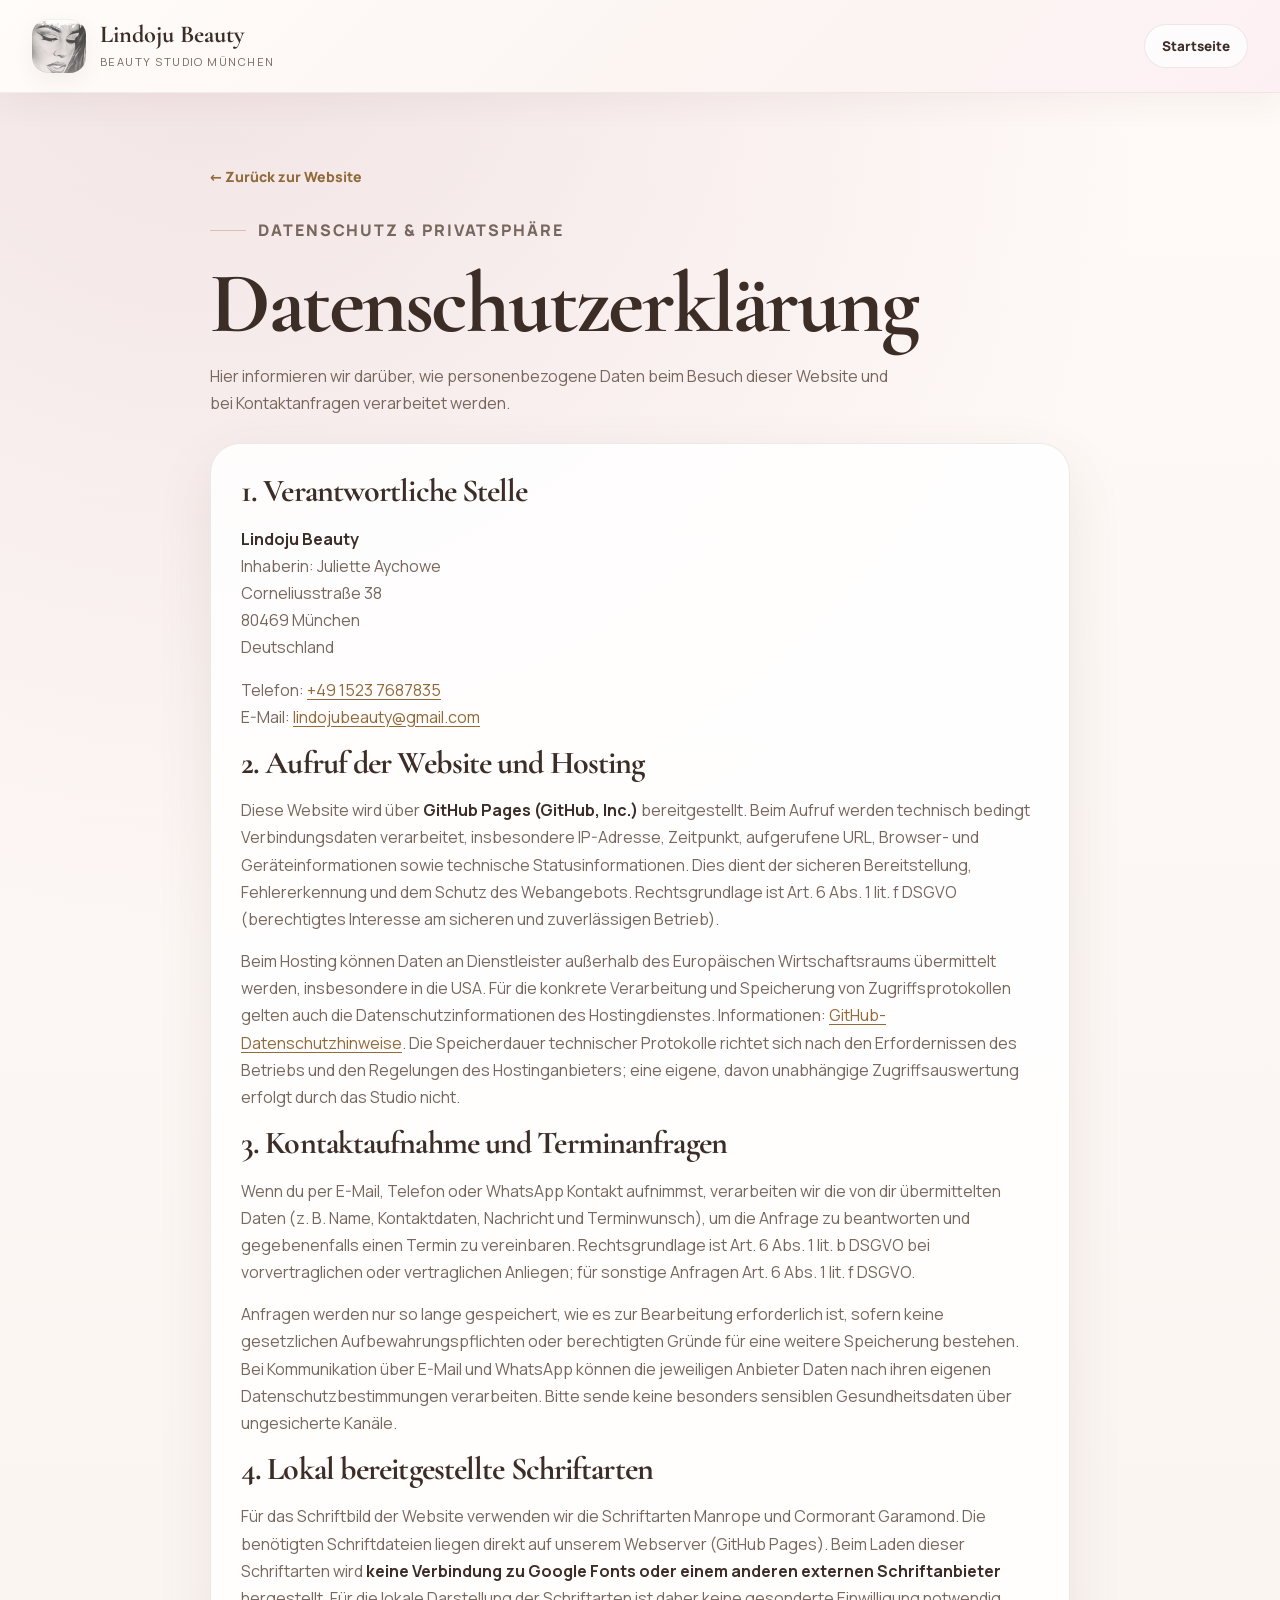
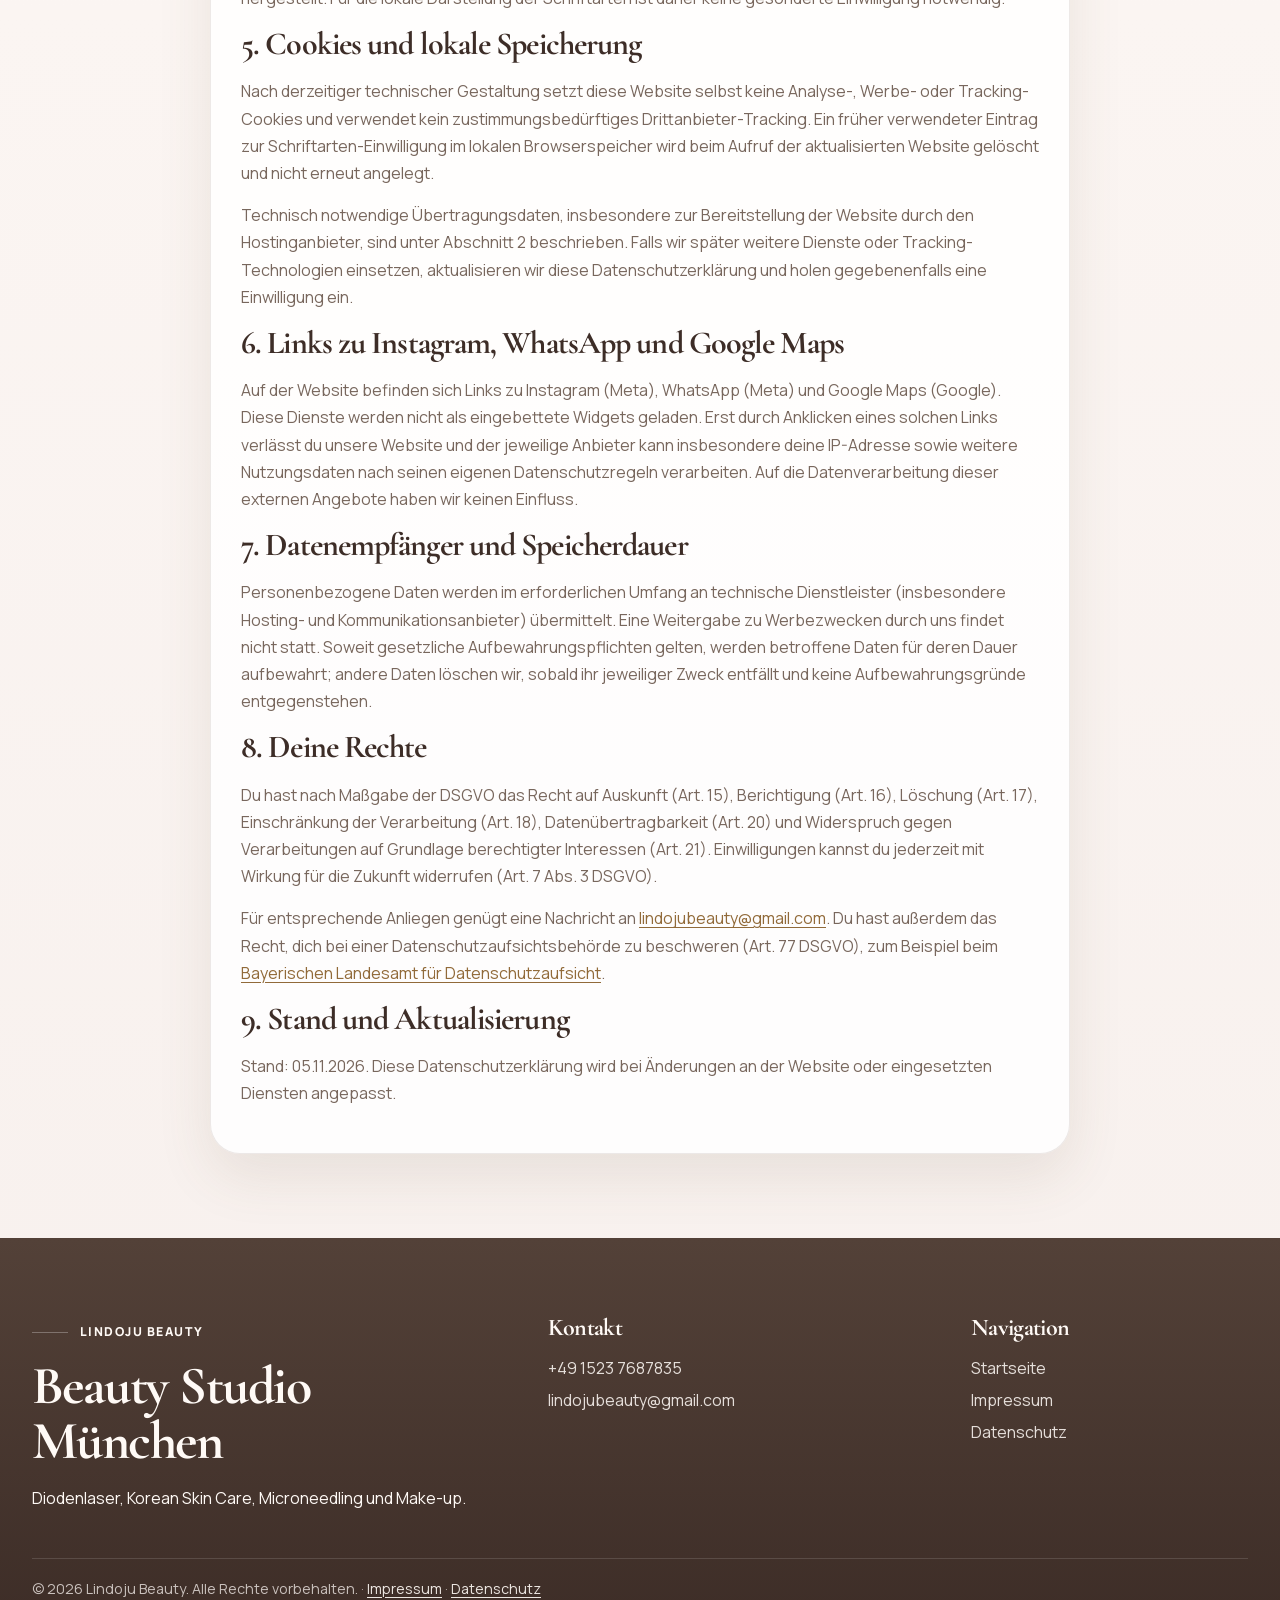
==== commit e79f651d: "Privacy and speed: local fonts, remove obsolete consent banner, optimize image loading" ====
--- a/datenschutz.html
+++ b/datenschutz.html
@@ -8,8 +8,10 @@
   <meta name="description" content="Informationen zur Verarbeitung personenbezogener Daten, Hosting, Kontakten und Datenschutzeinstellungen bei Lindoju Beauty in München.">
   <meta name="robots" content="index,follow">
   <link rel="canonical" href="https://lindojubeauty.de/datenschutz.html">
+  <link rel="preload" href="fonts/manrope-latin-400-700.woff2" as="font" type="font/woff2" crossorigin>
+  <link rel="preload" href="fonts/cormorant-garamond-latin-700.woff2" as="font" type="font/woff2" crossorigin>
   <link rel="icon" type="image/png" href="favicon.png">
-  <link rel="stylesheet" href="styles.css?v=21">
+  <link rel="stylesheet" href="styles.css?v=23">
 </head>
 <body>
   <div class="site-shell">
@@ -43,13 +45,12 @@
           <p>Wenn du per E-Mail, Telefon oder WhatsApp Kontakt aufnimmst, verarbeiten wir die von dir übermittelten Daten (z. B. Name, Kontaktdaten, Nachricht und Terminwunsch), um die Anfrage zu beantworten und gegebenenfalls einen Termin zu vereinbaren. Rechtsgrundlage ist Art. 6 Abs. 1 lit. b DSGVO bei vorvertraglichen oder vertraglichen Anliegen; für sonstige Anfragen Art. 6 Abs. 1 lit. f DSGVO.</p>
           <p>Anfragen werden nur so lange gespeichert, wie es zur Bearbeitung erforderlich ist, sofern keine gesetzlichen Aufbewahrungspflichten oder berechtigten Gründe für eine weitere Speicherung bestehen. Bei Kommunikation über E-Mail und WhatsApp können die jeweiligen Anbieter Daten nach ihren eigenen Datenschutzbestimmungen verarbeiten. Bitte sende keine besonders sensiblen Gesundheitsdaten über ungesicherte Kanäle.</p>
 
-          <h2>4. Google Fonts (optional)</h2>
-          <p>Für die Darstellung besonderer Schriftarten können nach deiner <strong>ausdrücklichen Einwilligung</strong> externe Schriftarten über Google Fonts geladen werden (Google Ireland Limited / Google LLC). Hierbei baut dein Browser eine Verbindung zu Google-Servern auf und übermittelt unter anderem deine IP-Adresse und technische Verbindungsinformationen. Eine Übermittlung in Drittländer ist möglich. Rechtsgrundlage ist Art. 6 Abs. 1 lit. a DSGVO.</p>
-          <p>Ohne Zustimmung werden ausschließlich lokal verfügbare Standardschriftarten verwendet; die Website bleibt funktionsfähig. Du kannst deine Entscheidung jederzeit über <button type="button" class="privacy-settings-link" data-privacy-open>Cookie-Einstellungen ändern</button> widerrufen. Weitere Informationen: <a href="https://policies.google.com/privacy?hl=de" target="_blank" rel="noopener noreferrer">Google-Datenschutzerklärung</a>.</p>
+          <h2>4. Lokal bereitgestellte Schriftarten</h2>
+          <p>Für das Schriftbild der Website verwenden wir die Schriftarten Manrope und Cormorant Garamond. Die benötigten Schriftdateien liegen direkt auf unserem Webserver (GitHub Pages). Beim Laden dieser Schriftarten wird <strong>keine Verbindung zu Google Fonts oder einem anderen externen Schriftanbieter</strong> hergestellt. Für die lokale Darstellung der Schriftarten ist daher keine gesonderte Einwilligung notwendig.</p>
 
           <h2>5. Cookies und lokale Speicherung</h2>
-          <p>Nach derzeitiger Gestaltung setzt die Website selbst <strong>keine Analyse- oder Werbe-Cookies</strong> ein. Um deine Entscheidung für oder gegen optionale Google Fonts zu speichern, wird ein technisch notwendiger Eintrag im lokalen Browserspeicher (localStorage, Schlüssel <code>lindoju-privacy-choice-v1</code>) mit der Auswahl und dem Zeitpunkt der Entscheidung abgelegt. Die Entscheidung ist maximal 180 Tage gültig und wird dann erneut erfragt. Die Speicherung erfolgt, um deine ausdrücklich gewählte Datenschutzeinstellung bereitzustellen (§ 25 Abs. 2 Nr. 2 TDDDG).</p>
-          <p>Du kannst die Auswahl über <button type="button" class="privacy-settings-link" data-privacy-open>Cookie-Einstellungen</button> jederzeit ändern. Durch Löschen der Website-Daten in deinem Browser lässt sich der Eintrag ebenfalls entfernen.</p>
+          <p>Nach derzeitiger technischer Gestaltung setzt diese Website selbst keine Analyse-, Werbe- oder Tracking-Cookies und verwendet kein zustimmungsbedürftiges Drittanbieter-Tracking. Ein früher verwendeter Eintrag zur Schriftarten-Einwilligung im lokalen Browserspeicher wird beim Aufruf der aktualisierten Website gelöscht und nicht erneut angelegt.</p>
+          <p>Technisch notwendige Übertragungsdaten, insbesondere zur Bereitstellung der Website durch den Hostinganbieter, sind unter Abschnitt 2 beschrieben. Falls wir später weitere Dienste oder Tracking-Technologien einsetzen, aktualisieren wir diese Datenschutzerklärung und holen gegebenenfalls eine Einwilligung ein.</p>
 
           <h2>6. Links zu Instagram, WhatsApp und Google Maps</h2>
           <p>Auf der Website befinden sich Links zu Instagram (Meta), WhatsApp (Meta) und Google Maps (Google). Diese Dienste werden nicht als eingebettete Widgets geladen. Erst durch Anklicken eines solchen Links verlässt du unsere Website und der jeweilige Anbieter kann insbesondere deine IP-Adresse sowie weitere Nutzungsdaten nach seinen eigenen Datenschutzregeln verarbeiten. Auf die Datenverarbeitung dieser externen Angebote haben wir keinen Einfluss.</p>
@@ -72,28 +73,9 @@
         <div><h4>Kontakt</h4><ul class="footer-list"><li><a href="tel:+4915237687835">+49 1523 7687835</a></li><li><a href="mailto:lindojubeauty@gmail.com">lindojubeauty@gmail.com</a></li></ul></div>
         <div><h4>Navigation</h4><ul class="footer-list"><li><a href="index.html">Startseite</a></li><li><a href="impressum.html">Impressum</a></li><li><a href="datenschutz.html" aria-current="page">Datenschutz</a></li></ul></div>
       </div>
-      <div class="container footer-bottom">© 2026 Lindoju Beauty. Alle Rechte vorbehalten. <span aria-hidden="true">·</span> <a href="impressum.html">Impressum</a> <span aria-hidden="true">·</span> <a href="datenschutz.html">Datenschutz</a> <span aria-hidden="true">·</span> <button type="button" class="privacy-settings-link" data-privacy-open>Cookie-Einstellungen</button></div>
+      <div class="container footer-bottom">© 2026 Lindoju Beauty. Alle Rechte vorbehalten. <span aria-hidden="true">·</span> <a href="impressum.html">Impressum</a> <span aria-hidden="true">·</span> <a href="datenschutz.html">Datenschutz</a></div>
     </footer>
   </div>
-  <section class="privacy-banner" id="privacy-banner" role="region" aria-labelledby="privacy-title" aria-describedby="privacy-description">
-    <div class="privacy-banner-inner">
-      <div class="privacy-banner-copy">
-        <p class="privacy-kicker">Privatsphäre bei Lindoju Beauty</p>
-        <h2 id="privacy-title">Deine Datenschutzeinstellungen</h2>
-        <p id="privacy-description">Unsere Website verwendet keine Analyse- oder Werbe-Cookies. Nur mit deiner Zustimmung laden wir Google Fonts von Google-Servern. Dabei wird deine IP-Adresse an Google übertragen. Ohne Zustimmung bleibt die Website vollständig nutzbar. <a href="datenschutz.html">Mehr in der Datenschutzerklärung</a>.</p>
-        <div class="privacy-details" id="privacy-details" hidden>
-          <label class="privacy-choice"><input type="checkbox" id="privacy-fonts-optin"><span><strong>Externe Schriftarten (Google Fonts)</strong><small>Optional: Verbindung zu Google zur Darstellung der Web-Schriftarten. Ohne Einwilligung werden lokale Standardschriftarten verwendet.</small></span></label>
-          <p class="privacy-essential">Notwendig: Deine Auswahl wird ausschließlich in diesem Browser gespeichert, damit wir dich nicht bei jedem Besuch erneut fragen.</p>
-        </div>
-      </div>
-      <div class="privacy-actions">
-        <button type="button" class="privacy-action privacy-action-neutral" data-privacy-reject>Nur notwendige</button>
-        <button type="button" class="privacy-action privacy-action-neutral" data-privacy-settings>Einstellungen</button>
-        <button type="button" class="privacy-action privacy-action-accept" data-privacy-accept>Alle akzeptieren</button>
-        <button type="button" class="privacy-action privacy-action-save" data-privacy-save hidden>Auswahl speichern</button>
-      </div>
-    </div>
-  </section>
-  <script src="consent.js?v=2"></script>
+<script>try{localStorage.removeItem("lindoju-privacy-choice-v1")}catch(_){}</script>
 </body>
 </html>
--- a/styles.css
+++ b/styles.css
@@ -1,3 +1,9 @@
+/* Locally hosted, OFL-licensed original fonts: no third-party font request. */
+@font-face{font-family:"Manrope";font-style:normal;font-weight:400 700;font-display:swap;src:url("fonts/manrope-latin-400-700.woff2") format("woff2")}
+@font-face{font-family:"Manrope";font-style:normal;font-weight:800;font-display:swap;src:url("fonts/manrope-latin-800.woff2") format("woff2")}
+@font-face{font-family:"Cormorant Garamond";font-style:normal;font-weight:500;font-display:swap;src:url("fonts/cormorant-garamond-latin-500.woff2") format("woff2")}
+@font-face{font-family:"Cormorant Garamond";font-style:normal;font-weight:600;font-display:swap;src:url("fonts/cormorant-garamond-latin-600.woff2") format("woff2")}
+@font-face{font-family:"Cormorant Garamond";font-style:normal;font-weight:700;font-display:swap;src:url("fonts/cormorant-garamond-latin-700.woff2") format("woff2")}
 :root {
   --bg:#f7f0ed;
   --bg-soft:#fcf8f5;
@@ -915,3 +921,10 @@
 .legal-card a{color:var(--gold-deep);text-decoration:underline;text-underline-offset:3px}
 .legal-card ul{margin:0 0 16px;padding-left:23px;color:var(--muted);line-height:1.7}
 @media(max-width:760px){.privacy-banner{padding:10px;max-height:85dvh}.privacy-banner-inner{display:block;padding:18px;border-radius:18px}.privacy-actions{max-width:none;min-width:0;justify-content:stretch;margin-top:15px;display:grid;grid-template-columns:1fr 1fr}.privacy-action{padding:11px 12px}.privacy-action-accept{grid-column:1/-1}.privacy-action-save{grid-column:1/-1}.privacy-banner h2{font-size:1.9rem}.privacy-banner p{font-size:.83rem}}
+
+/* Links zu den eigenständigen SEO-Behandlungsseiten auf der Startseite */
+.seo-service-links{display:flex;flex-wrap:wrap;gap:12px;margin:8px 0 25px}
+.seo-service-links a{display:inline-flex;align-items:center;justify-content:center;padding:12px 18px;border-radius:999px;border:1px solid var(--gold);background:rgba(255,255,255,.86);color:var(--text);font-size:.84rem;font-weight:800;text-decoration:none;transition:background .18s,border-color .18s}
+.seo-service-links a:hover,.seo-service-links a:focus-visible{background:#f2e4da;border-color:var(--gold-deep)}
+.seo-treatment-link{display:inline-flex;margin:14px 0 0}
+@media(max-width:650px){.seo-service-links{display:grid;grid-template-columns:1fr;gap:9px}.seo-service-links a{width:100%;text-align:center}}
